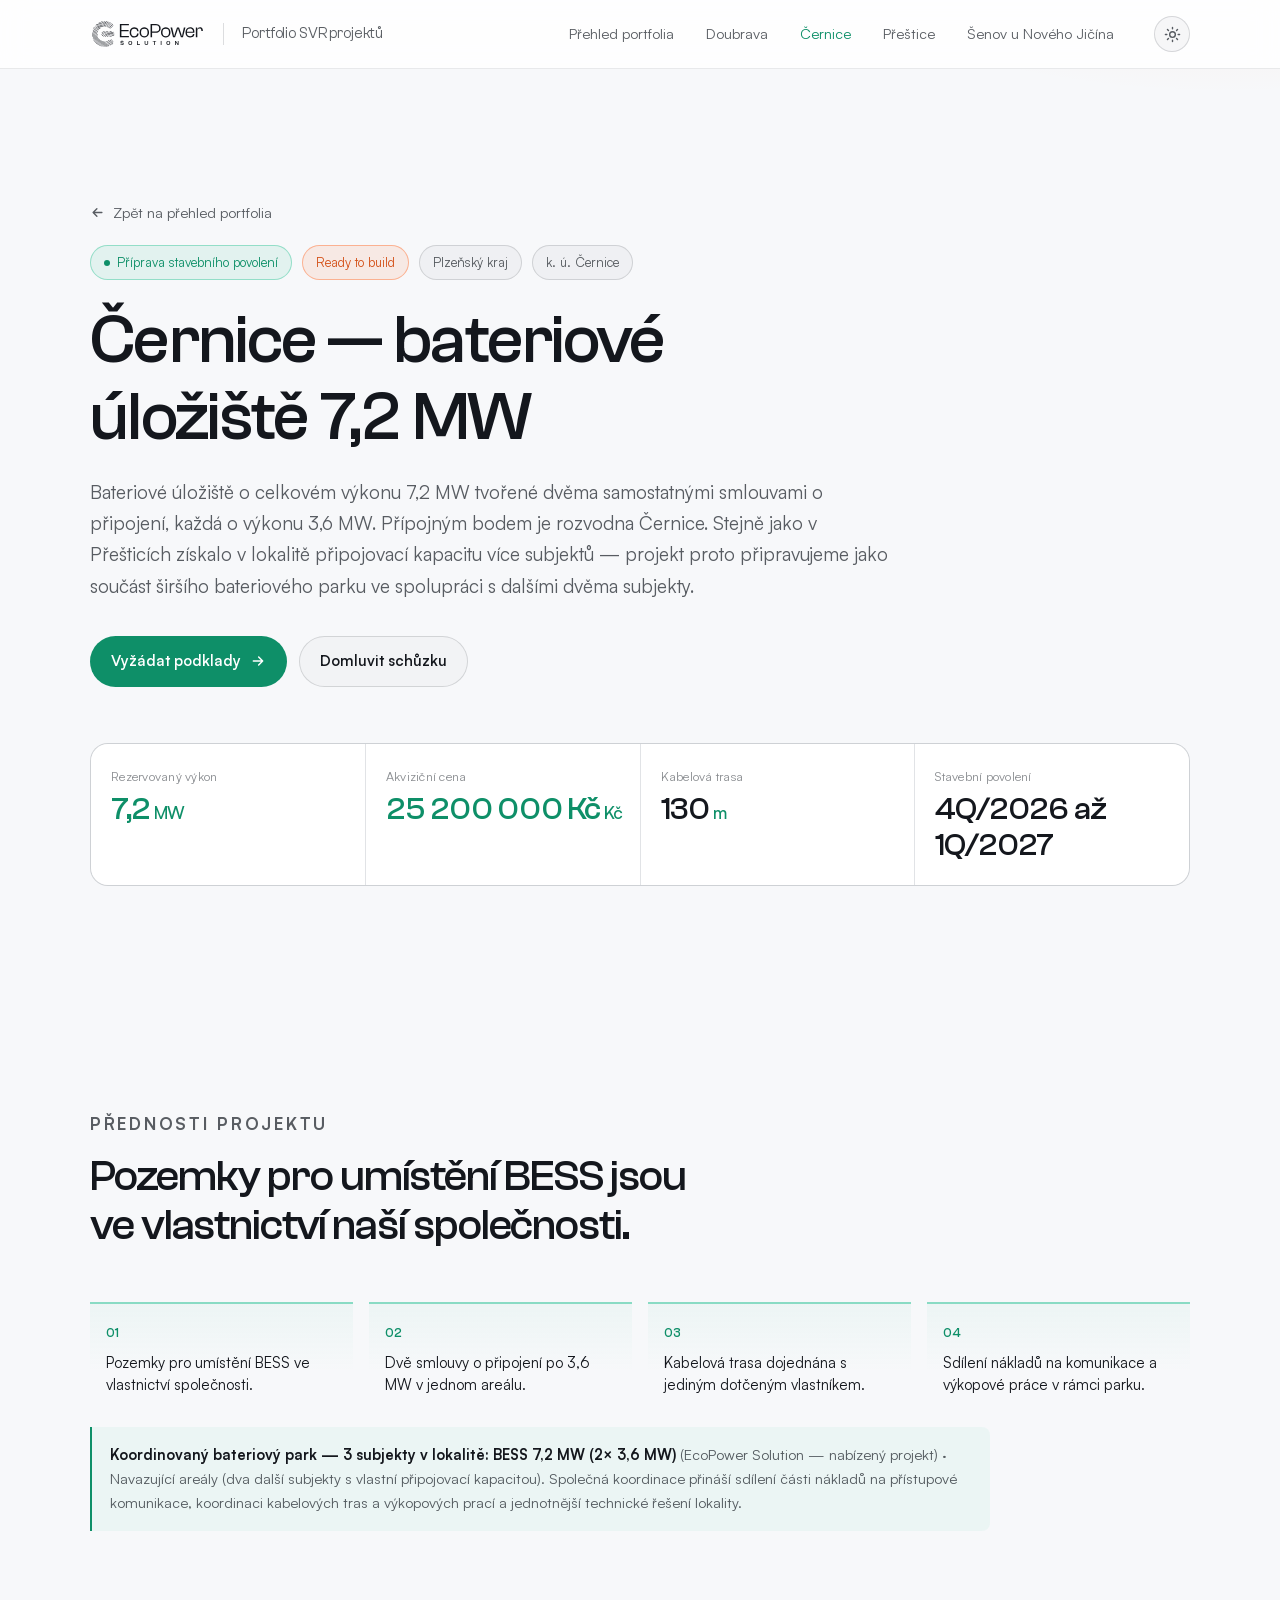
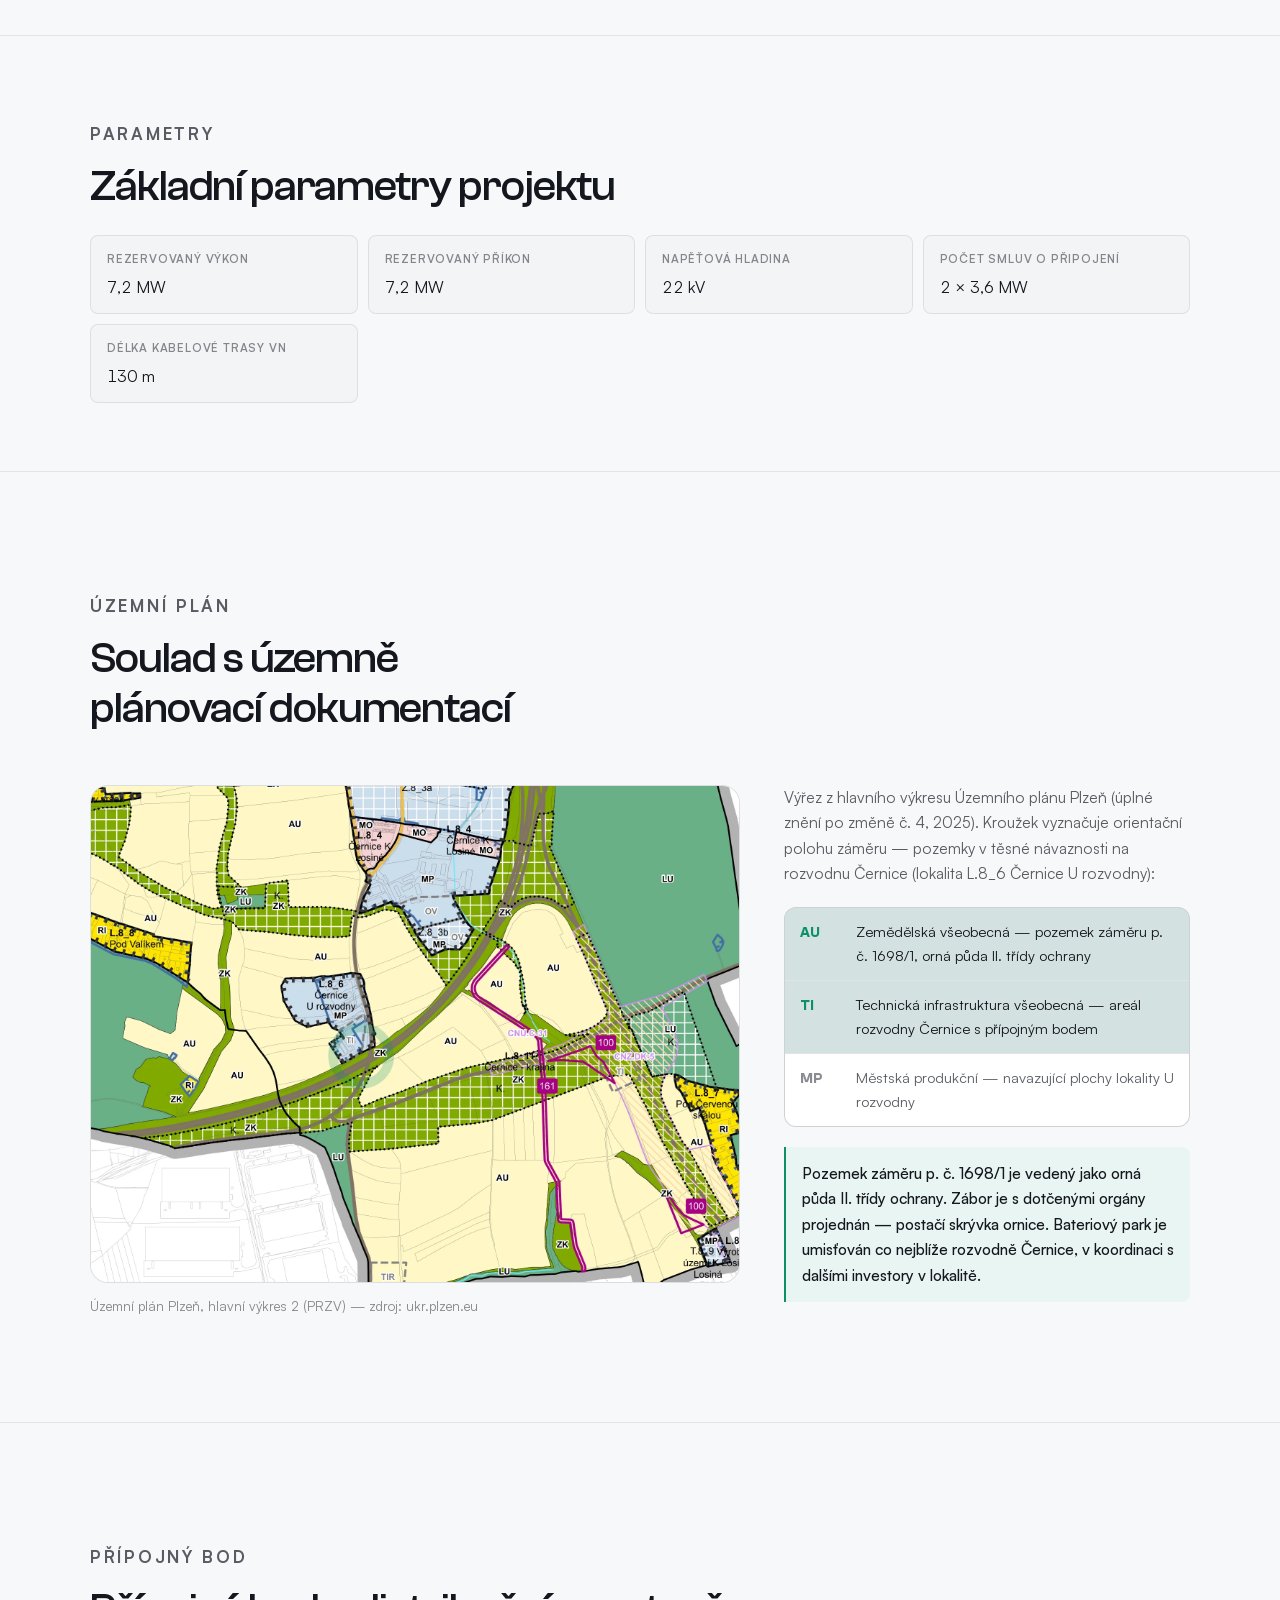
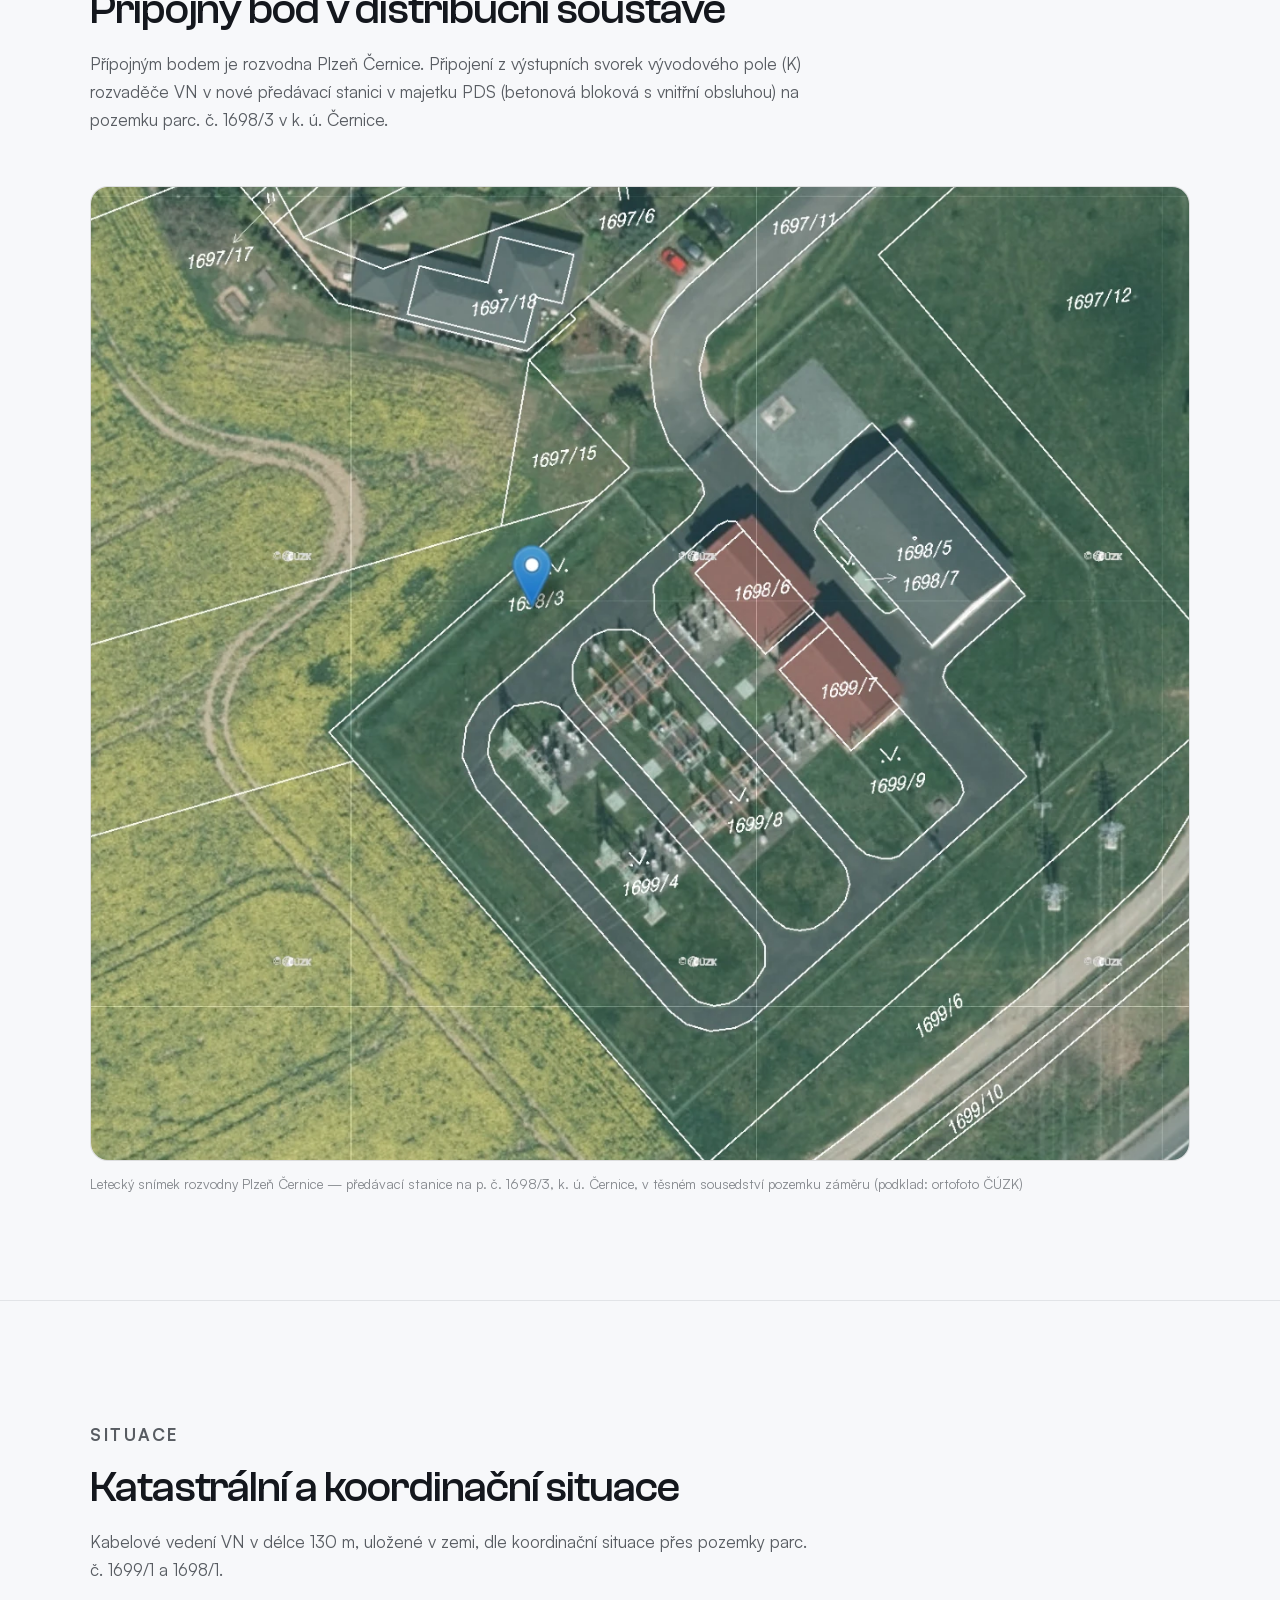
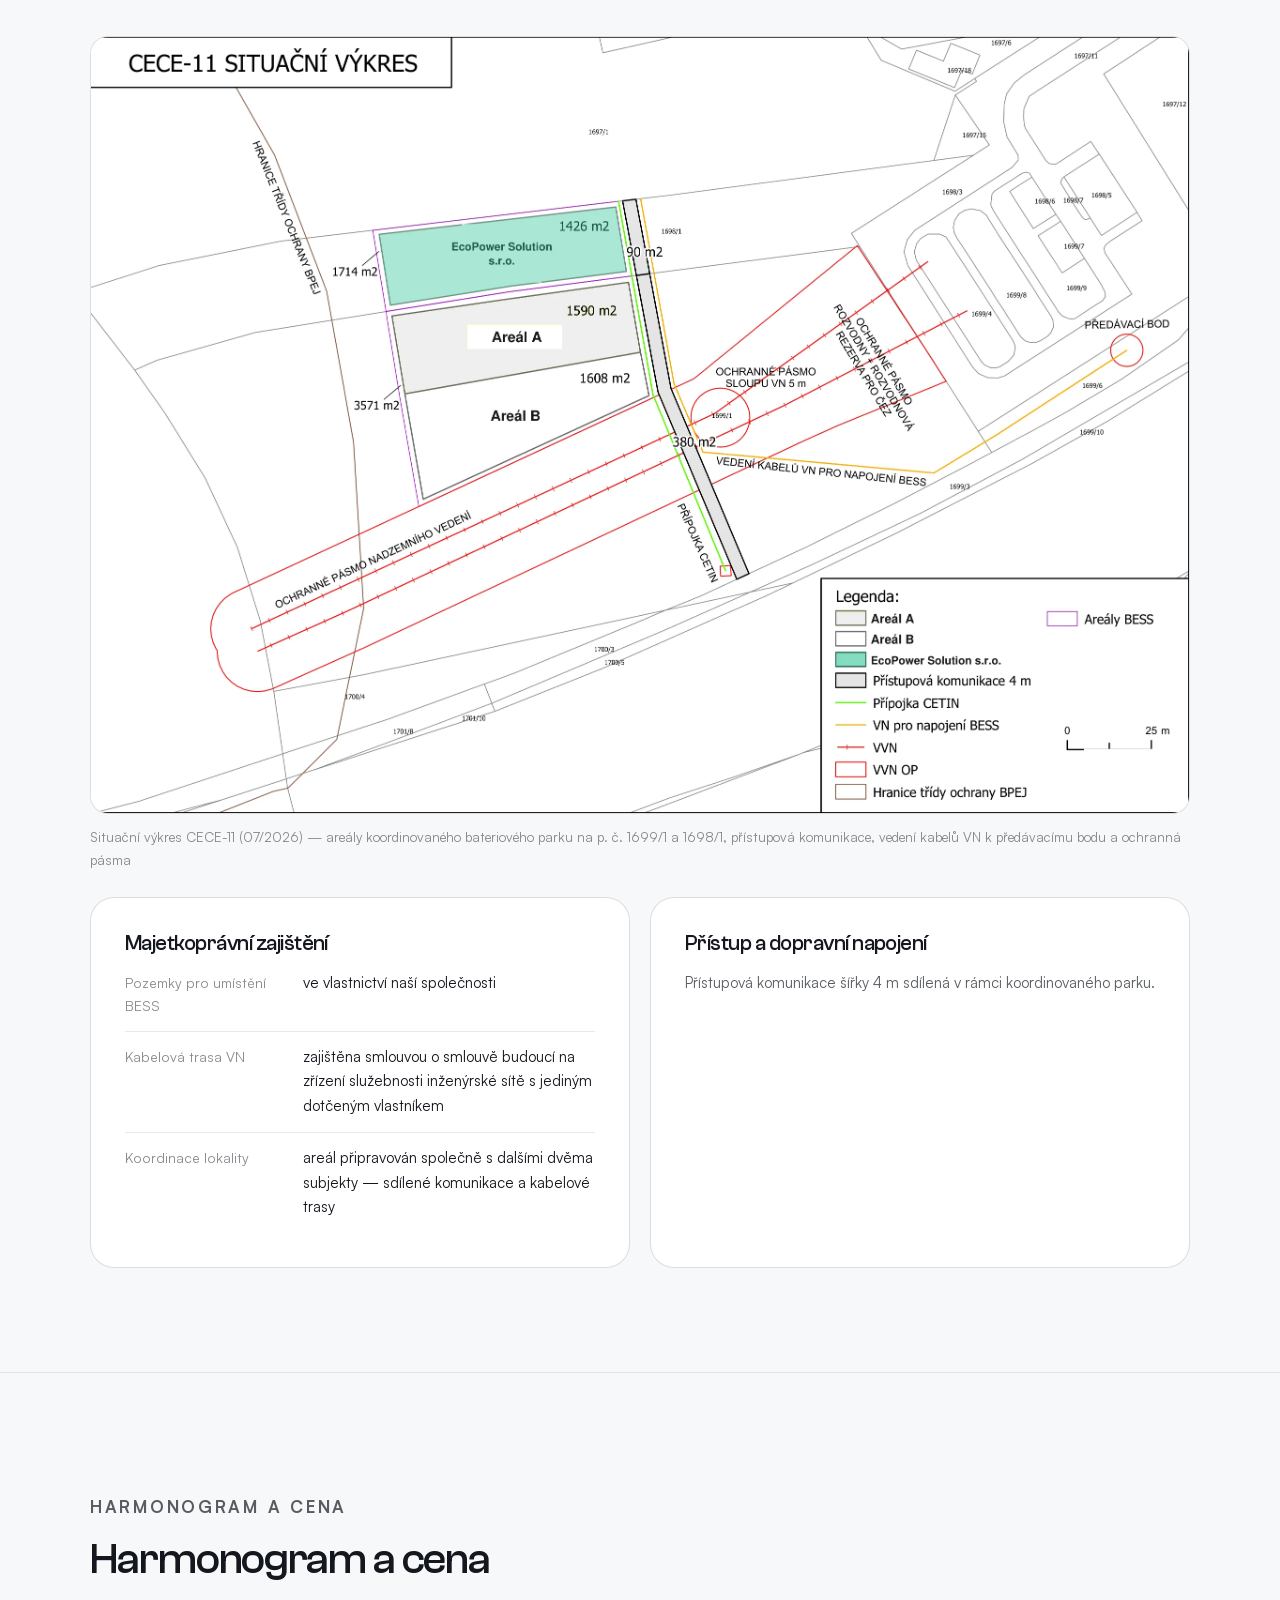
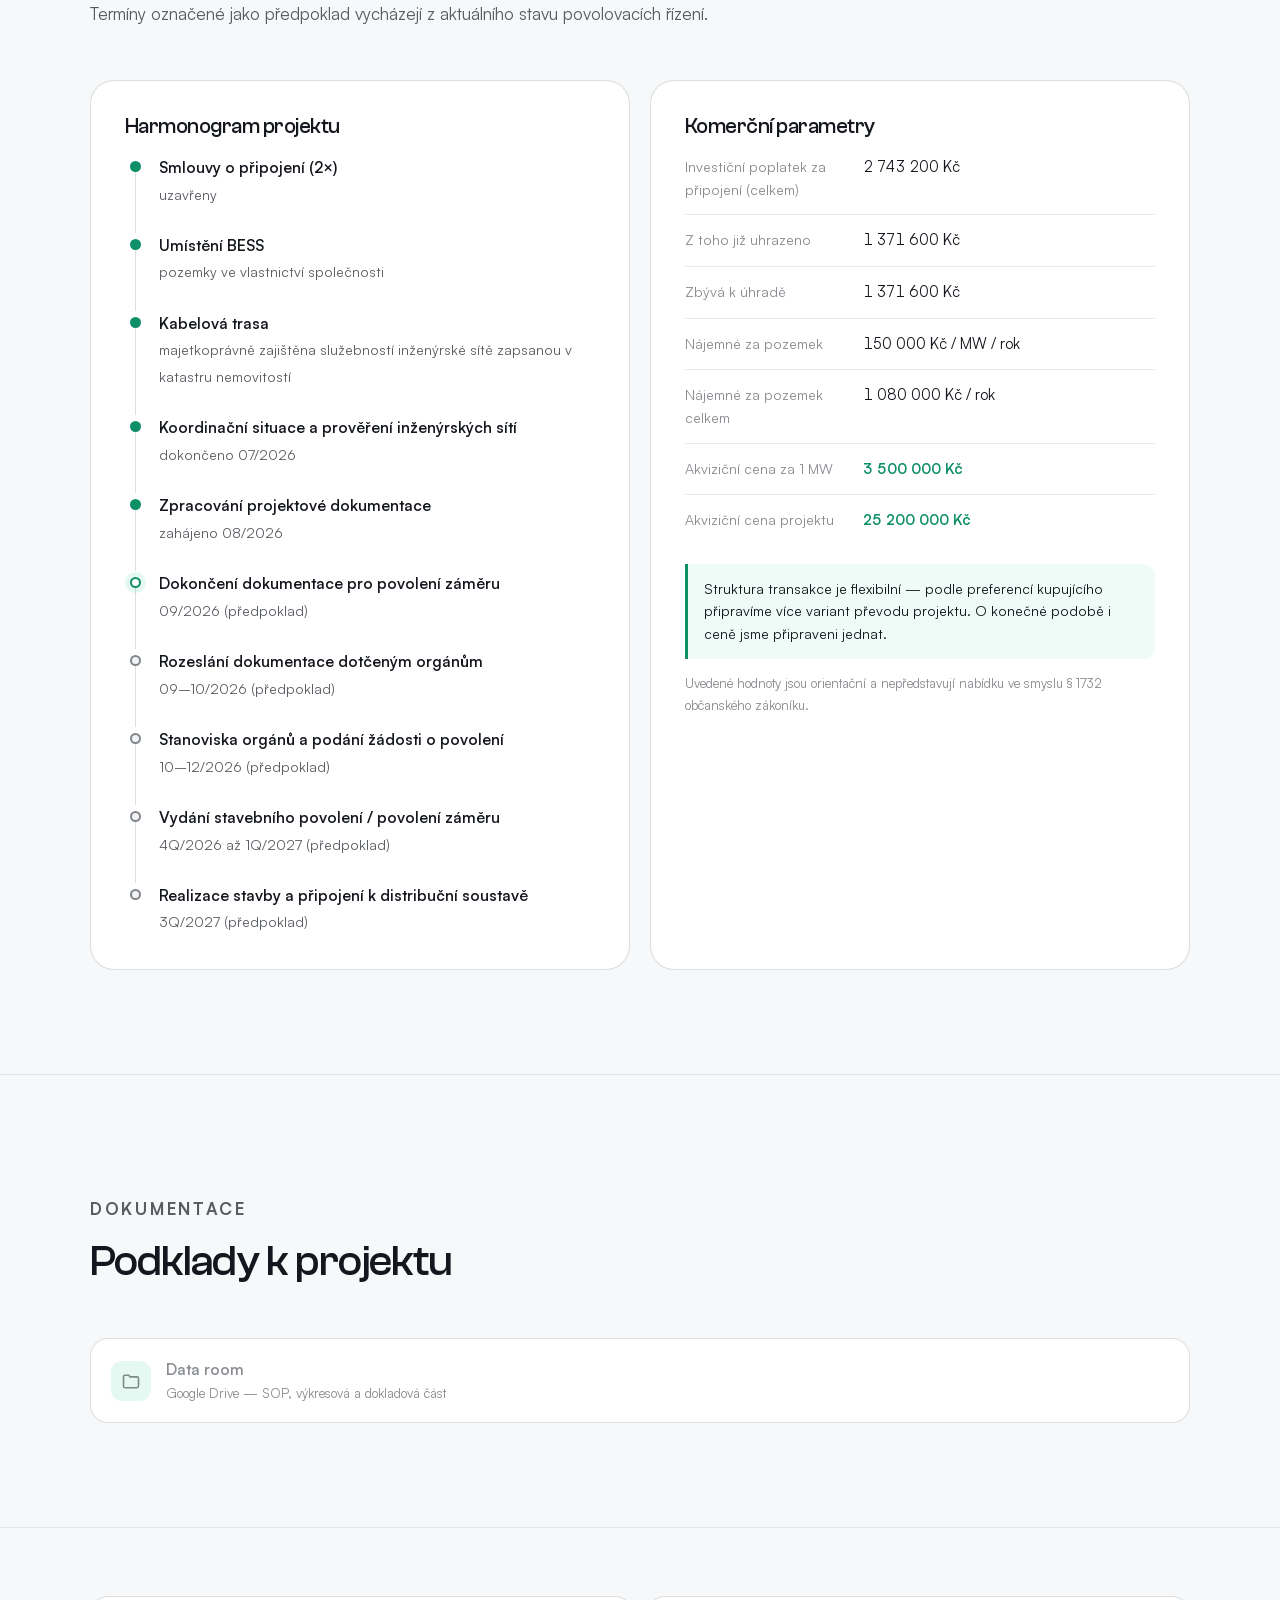
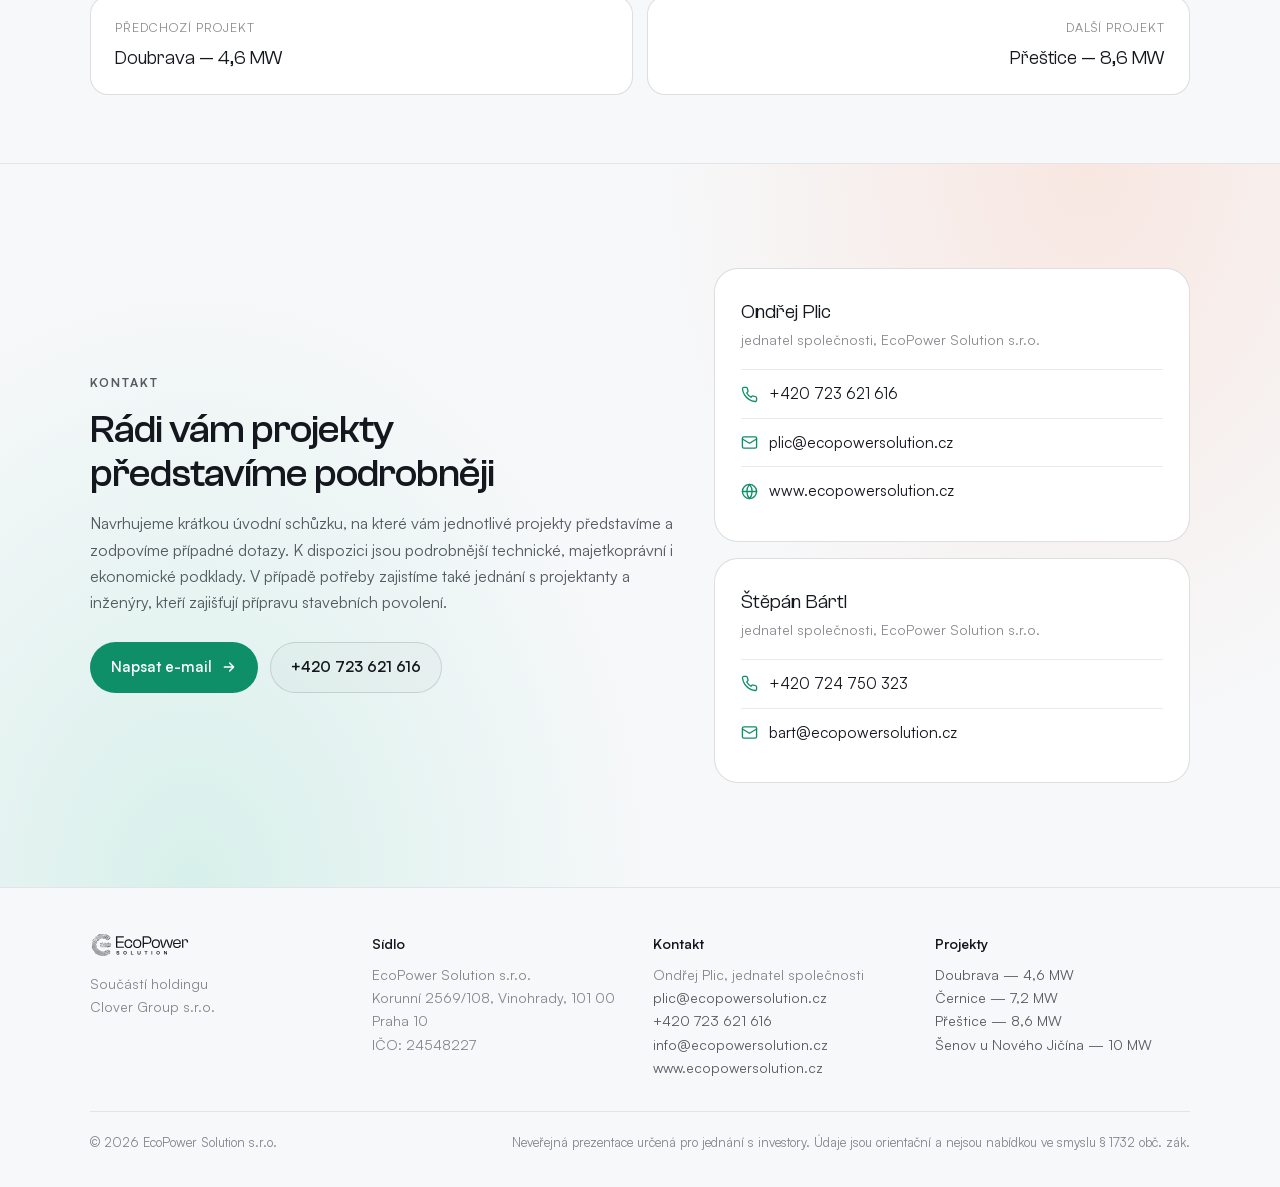
==== cernice.html @ 1d77948f "Aktualizace prezentace RTB projektů" ====
<!doctype html>
<html lang="cs">
<head>
<meta charset="utf-8">
<meta name="viewport" content="width=device-width, initial-scale=1">
<title>Černice — BESS 7,2 MW | EcoPower Solution</title>
<meta name="description" content="Pozemky pro umístění BESS jsou ve vlastnictví naší společnosti.">
<meta name="robots" content="noindex, nofollow">
<meta name="theme-color" content="#f7f8fa">
<script>(function(){try{var t=localStorage.getItem('eps-theme');if(t==='dark')document.documentElement.setAttribute('data-theme','dark');}catch(e){}})();</script>
<meta property="og:type" content="website">
<meta property="og:title" content="Černice — BESS 7,2 MW | EcoPower Solution">
<meta property="og:description" content="Pozemky pro umístění BESS jsou ve vlastnictví naší společnosti.">
<meta property="og:locale" content="cs_CZ">
<link rel="stylesheet" href="assets/css/style.css?v=1d65d0cb">
<link rel="icon" href="assets/img/favicon.svg" type="image/svg+xml">
<link rel="icon" href="assets/img/favicon-32.png" sizes="32x32" type="image/png">
<link rel="apple-touch-icon" href="assets/img/apple-touch-icon.png">
<script src="assets/js/app.js?v=fd32b178" defer></script>
</head>
<body>
<header class="site-header">
  <div class="wrap">
    <a class="brand" href="index.html" aria-label="Přehled portfolia">
      <img class="logo-light" src="assets/img/logo-dark.svg" alt="EcoPower Solution">
      <img class="logo-dark" src="assets/img/logo.svg" alt="" aria-hidden="true">
    </a>
    <span class="brand-sep"></span>
    <span class="brand-label">Portfolio SVR projektů</span>
    <details class="nav-wrap" open>
      <summary aria-label="Otevřít navigaci">Projekty<svg width="14" height="14" viewBox="0 0 24 24" fill="none" stroke="currentColor" stroke-width="2.4" stroke-linecap="round" stroke-linejoin="round"><path d="m6 9 6 6 6-6"/></svg></summary>
      <nav>
      <a href="index.html">Přehled portfolia</a>
      <a href="doubrava.html">Doubrava</a>
      <a href="cernice.html" aria-current="page">Černice</a>
      <a href="prestice.html">Přeštice</a>
      <a href="senov.html">Šenov u Nového Jičína</a>
      </nav>
    </details>
    <button class="theme-btn" type="button" aria-label="Přepnout světlý a tmavý motiv">
      <svg class="ico-sun" viewBox="0 0 24 24" fill="none" stroke="currentColor" stroke-width="2" stroke-linecap="round"><circle cx="12" cy="12" r="4"/><path d="M12 2v2M12 20v2M4.9 4.9l1.4 1.4M17.7 17.7l1.4 1.4M2 12h2M20 12h2M4.9 19.1l1.4-1.4M17.7 6.3l1.4-1.4"/></svg>
      <svg class="ico-moon" viewBox="0 0 24 24" fill="none" stroke="currentColor" stroke-width="2" stroke-linecap="round" stroke-linejoin="round"><path d="M21 12.8A9 9 0 1 1 11.2 3a7 7 0 0 0 9.8 9.8z"/></svg>
    </button>
  </div>
</header>
<main>
<section class="hero">
  <div class="wrap">
    <a class="back-link" href="index.html"><svg viewBox="0 0 24 24" fill="none" stroke="currentColor" stroke-width="2.2" stroke-linecap="round" stroke-linejoin="round"><path d="M19 12H5M11 18l-6-6 6-6"/></svg>Zpět na přehled portfolia</a>
    <div class="hero-meta">
      <span class="tag tag--status"><span class="dot"></span>Příprava stavebního povolení</span>
      <span class="tag tag--rtb">Ready to build</span>
      <span class="tag">Plzeňský kraj</span>
      <span class="tag">k. ú. Černice</span>
    </div>
    <h1>Černice — bateriové úložiště 7,2 MW</h1>
    <p class="lede">Bateriové úložiště o celkovém výkonu 7,2 MW tvořené dvěma samostatnými smlouvami o připojení, každá o výkonu 3,6 MW. Přípojným bodem je rozvodna Černice. Stejně jako v Přešticích získalo v lokalitě připojovací kapacitu více subjektů — projekt proto připravujeme jako součást širšího bateriového parku ve spolupráci s dalšími dvěma subjekty.</p>
    <div class="btn-row">
      <a class="btn btn--primary" href="mailto:plic@ecopowersolution.cz?subject=Podklady%20%E2%80%93%20Černice">Vyžádat podklady <svg width="16" height="16" viewBox="0 0 24 24" fill="none" stroke="currentColor" stroke-width="2.2" stroke-linecap="round" stroke-linejoin="round"><path d="M5 12h14M13 6l6 6-6 6"/></svg></a>
      <a class="btn btn--ghost" href="#kontakt">Domluvit schůzku</a>
    </div>
    <dl class="stats">
      <div class="stat stat--accent"><dt>Rezervovaný výkon</dt><dd>7,2<small>MW</small></dd></div>
      <div class="stat stat--accent"><dt>Akviziční cena</dt><dd>25 200 000 Kč<small>Kč</small></dd></div>
      <div class="stat"><dt>Kabelová trasa</dt><dd>130<small>m</small></dd></div>
      <div class="stat"><dt>Stavební povolení</dt><dd>4Q/2026 až 1Q/2027</dd></div>
    </dl>
  </div>
</section>

<section class="section">
  <div class="wrap">
    <div class="section-head">
      <p class="eyebrow">Přednosti projektu</p>
      <h2>Pozemky pro umístění BESS jsou ve vlastnictví naší společnosti.</h2>
    </div>
    <ol class="usp">
      <li class="usp-item"><span class="usp-n">01</span><span class="usp-t">Pozemky pro umístění BESS ve vlastnictví společnosti.</span></li>
      <li class="usp-item"><span class="usp-n">02</span><span class="usp-t">Dvě smlouvy o připojení po 3,6 MW v jednom areálu.</span></li>
      <li class="usp-item"><span class="usp-n">03</span><span class="usp-t">Kabelová trasa dojednána s jediným dotčeným vlastníkem.</span></li>
      <li class="usp-item"><span class="usp-n">04</span><span class="usp-t">Sdílení nákladů na komunikace a výkopové práce v rámci parku.</span></li>
    </ol>
    <div class="usp-note">
      <strong>Koordinovaný bateriový park — 3 subjekty v lokalitě:</strong>
      <strong>BESS 7,2 MW (2× 3,6 MW)</strong> (EcoPower Solution — nabízený projekt) · Navazující areály (dva další subjekty s vlastní připojovací kapacitou). Společná koordinace přináší sdílení části nákladů na přístupové komunikace, koordinaci kabelových tras a výkopových prací a jednotnější technické řešení lokality.
    </div>
  </div>
</section>

<section class="section section--tight">
  <div class="wrap">
    <div class="section-head" style="margin-bottom:24px">
      <p class="eyebrow">Parametry</p>
      <h2>Základní parametry projektu</h2>
    </div>
    <ul class="specs"><li><span class="k">Rezervovaný výkon</span><span class="v">7,2 MW</span></li><li><span class="k">Rezervovaný příkon</span><span class="v">7,2 MW</span></li><li><span class="k">Napěťová hladina</span><span class="v">22 kV</span></li><li><span class="k">Počet smluv o připojení</span><span class="v">2 × 3,6 MW</span></li><li><span class="k">Délka kabelové trasy VN</span><span class="v">130 m</span></li></ul>

  </div>
</section>


<section class="section">
  <div class="wrap">
    <div class="section-head">
      <p class="eyebrow">Územní plán</p>
      <h2>Soulad s územně plánovací dokumentací</h2>
    </div>
    <div class="up-grid">
      <figure class="plan">
        <a class="plan-img" href="assets/img/cernice-uzemni-plan.webp" target="_blank" rel="noopener" title="Otevřít výřez ve větším rozlišení">
          <img src="assets/img/cernice-uzemni-plan.webp" alt="Výřez z územního plánu" loading="lazy">
          <span class="plan-zoom">Zvětšit</span>
        </a>
        <figcaption>Územní plán Plzeň, hlavní výkres 2 (PRZV) — zdroj: ukr.plzen.eu</figcaption>
      </figure>
      <div class="up-text">
        <p>Výřez z hlavního výkresu Územního plánu Plzeň (úplné znění po změně č. 4, 2025). Kroužek vyznačuje orientační polohu záměru — pozemky v těsné návaznosti na rozvodnu Černice (lokalita L.8_6 Černice U rozvodny):</p>
        <ul class="up-plochy"><li class="is-fit"><span class="up-kod">AU</span><span class="up-popis">Zemědělská všeobecná — pozemek záměru p. č. 1698/1, orná půda II. třídy ochrany</span></li><li class="is-fit"><span class="up-kod">TI</span><span class="up-popis">Technická infrastruktura všeobecná — areál rozvodny Černice s přípojným bodem</span></li><li class=""><span class="up-kod">MP</span><span class="up-popis">Městská produkční — navazující plochy lokality U rozvodny</span></li></ul>
        <p class="up-zaver">Pozemek záměru p. č. 1698/1 je vedený jako orná půda II. třídy ochrany. Zábor je s dotčenými orgány projednán — postačí skrývka ornice. Bateriový park je umisťován co nejblíže rozvodně Černice, v koordinaci s dalšími investory v lokalitě.</p>
      </div>
    </div>
  </div>
</section>

<section class="section">
  <div class="wrap">
    <div class="section-head">
      <p class="eyebrow">Přípojný bod</p>
      <h2>Přípojný bod v distribuční soustavě</h2>
      <p>Přípojným bodem je rozvodna Plzeň Černice. Připojení z výstupních svorek vývodového pole (K) rozvaděče VN v nové předávací stanici v majetku PDS (betonová bloková s vnitřní obsluhou) na pozemku parc. č. 1698/3 v k. ú. Černice.</p>
    </div>
      <figure class="plan">
        <a class="plan-img" href="assets/img/cernice-pripojny-bod.webp" target="_blank" rel="noopener" title="Otevřít výkres ve větším rozlišení">
          <img src="assets/img/cernice-pripojny-bod.webp" alt="Letecký snímek rozvodny Plzeň Černice — předávací stanice na p. č. 1698/3, k. ú. Černice, v těsném sousedství pozemku záměru (podklad: ortofoto ČÚZK)" loading="lazy">
          <span class="plan-zoom">Zvětšit</span>
        </a>
        <figcaption>Letecký snímek rozvodny Plzeň Černice — předávací stanice na p. č. 1698/3, k. ú. Černice, v těsném sousedství pozemku záměru (podklad: ortofoto ČÚZK)</figcaption>
      </figure>
  </div>
</section>

<section class="section">
  <div class="wrap">
    <div class="section-head">
      <p class="eyebrow">Situace</p>
      <h2>Katastrální a koordinační situace</h2>
      <p>Kabelové vedení VN v délce 130 m, uložené v zemi, dle koordinační situace přes pozemky parc. č. 1699/1 a 1698/1.</p>
    </div>
      <figure class="plan">
        <a class="plan-img" href="assets/img/cernice-park.webp" target="_blank" rel="noopener" title="Otevřít výkres ve větším rozlišení">
          <img src="assets/img/cernice-park.webp" alt="Situační výkres CECE-11 (07/2026) — areály koordinovaného bateriového parku na p. č. 1699/1 a 1698/1, přístupová komunikace, vedení kabelů VN k předávacímu bodu a ochranná pásma" loading="lazy">
          <span class="plan-zoom">Zvětšit</span>
        </a>
        <figcaption>Situační výkres CECE-11 (07/2026) — areály koordinovaného bateriového parku na p. č. 1699/1 a 1698/1, přístupová komunikace, vedení kabelů VN k předávacímu bodu a ochranná pásma</figcaption>
      </figure>
    <div class="grid-2" style="margin-top:26px">
      <div class="panel">
        <h3>Majetkoprávní zajištění</h3>
        <dl class="dl"><div><dt>Pozemky pro umístění BESS</dt><dd>ve vlastnictví naší společnosti</dd></div><div><dt>Kabelová trasa VN</dt><dd>zajištěna smlouvou o smlouvě budoucí na zřízení služebnosti inženýrské sítě s jediným dotčeným vlastníkem</dd></div><div><dt>Koordinace lokality</dt><dd>areál připravován společně s dalšími dvěma subjekty — sdílené komunikace a kabelové trasy</dd></div></dl>
      </div>
      <div class="panel">
        <h3>Přístup a dopravní napojení</h3>
        <p style="color:var(--muted);font-size:15px">Přístupová komunikace šířky 4 m sdílená v rámci koordinovaného parku.</p>
      </div>
    </div>
  </div>
</section>

<section class="section">
  <div class="wrap">
    <div class="section-head">
      <p class="eyebrow">Harmonogram a cena</p>
      <h2>Harmonogram a cena</h2>
      <p>Termíny označené jako předpoklad vycházejí z aktuálního stavu povolovacích řízení.</p>
    </div>
    <div class="grid-2">
      <div class="panel">
        <h3>Harmonogram projektu</h3>
        <ul class="timeline"><li class="is-done"><span class="tl-label">Smlouvy o připojení (2×)</span><span class="tl-when">uzavřeny</span></li><li class="is-done"><span class="tl-label">Umístění BESS</span><span class="tl-when">pozemky ve vlastnictví společnosti</span></li><li class="is-done"><span class="tl-label">Kabelová trasa</span><span class="tl-when">majetkoprávně zajištěna služebností inženýrské sítě zapsanou v katastru nemovitostí</span></li><li class="is-done"><span class="tl-label">Koordinační situace a prověření inženýrských sítí</span><span class="tl-when">dokončeno 07/2026</span></li><li class="is-done"><span class="tl-label">Zpracování projektové dokumentace</span><span class="tl-when">zahájeno 08/2026</span></li><li class="is-next"><span class="tl-label">Dokončení dokumentace pro povolení záměru</span><span class="tl-when">09/2026 (předpoklad)</span></li><li class="is-future"><span class="tl-label">Rozeslání dokumentace dotčeným orgánům</span><span class="tl-when">09–10/2026 (předpoklad)</span></li><li class="is-future"><span class="tl-label">Stanoviska orgánů a podání žádosti o povolení</span><span class="tl-when">10–12/2026 (předpoklad)</span></li><li class="is-future"><span class="tl-label">Vydání stavebního povolení / povolení záměru</span><span class="tl-when">4Q/2026 až 1Q/2027 (předpoklad)</span></li><li class="is-future"><span class="tl-label">Realizace stavby a připojení k distribuční soustavě</span><span class="tl-when">3Q/2027 (předpoklad)</span></li></ul>
      </div>
      <div class="panel">
        <h3>Komerční parametry</h3>
        <dl class="dl"><div><dt>Investiční poplatek za připojení (celkem)</dt><dd>2 743 200 Kč</dd></div><div><dt>Z toho již uhrazeno</dt><dd>1 371 600 Kč</dd></div><div><dt>Zbývá k úhradě</dt><dd>1 371 600 Kč</dd></div><div><dt>Nájemné za pozemek</dt><dd>150 000 Kč / MW / rok</dd></div><div><dt>Nájemné za pozemek celkem</dt><dd>1 080 000 Kč / rok</dd></div><div class="is-price"><dt>Akviziční cena za 1 MW</dt><dd>3 500 000 Kč</dd></div><div class="is-price"><dt>Akviziční cena projektu</dt><dd>25 200 000 Kč</dd></div></dl>
        <div class="price-note price-note--sm">Struktura transakce je flexibilní —
        podle preferencí kupujícího připravíme více variant převodu projektu.
        O konečné podobě i ceně jsme připraveni jednat.</div>
        <p class="disclaimer" style="margin-top:14px">Uvedené hodnoty jsou orientační
        a nepředstavují nabídku ve smyslu § 1732 občanského zákoníku.</p>
      </div>
    </div>
  </div>
</section>

<section class="section">
  <div class="wrap">
    <div class="section-head">
      <p class="eyebrow">Dokumentace</p>
      <h2>Podklady k projektu</h2>
    </div>
    <div class="doc-links">
      <a class="doc" href="https://drive.google.com/drive/folders/1McufA9DeEaIAgx9JaeXjPf13BYI9kgGz" target="_blank" rel="noopener">
        <span class="doc-ico"><svg viewBox="0 0 24 24" fill="none" stroke="currentColor" stroke-width="1.9" stroke-linecap="round" stroke-linejoin="round"><path d="M3 7a2 2 0 0 1 2-2h4l2 2h8a2 2 0 0 1 2 2v9a2 2 0 0 1-2 2H5a2 2 0 0 1-2-2z"/></svg></span>
        <span><strong>Data room</strong><span>Google Drive — SOP, výkresová a dokladová část</span></span>
      </a>
    </div>
  </div>
</section>


<section class="section section--tight">
  <div class="wrap">
    <div class="pager">
      <a href="doubrava.html">
        <div class="dir">Předchozí projekt</div>
        <div class="nm">Doubrava — 4,6 MW</div>
      </a>
      <a class="to-right" href="prestice.html">
        <div class="dir">Další projekt</div>
        <div class="nm">Přeštice — 8,6 MW</div>
      </a>
    </div>
  </div>
</section>

<section class="section cta-band" id="kontakt">
  <div class="wrap">
    <div class="cta-inner">
      <div>
        <p class="eyebrow">Kontakt</p>
        <h2>Rádi vám projekty představíme podrobněji</h2>
        <p>Navrhujeme krátkou úvodní schůzku, na které vám jednotlivé projekty představíme
        a zodpovíme případné dotazy. K dispozici jsou podrobnější technické, majetkoprávní
        i ekonomické podklady. V případě potřeby zajistíme také jednání s projektanty
        a inženýry, kteří zajišťují přípravu stavebních povolení.</p>
        <div class="btn-row" style="margin-top:26px">
          <a class="btn btn--primary" href="mailto:plic@ecopowersolution.cz?subject=RTB%20bateriov%C3%A9%20projekty%20%E2%80%93%20dotaz">Napsat e-mail<svg width="16" height="16" viewBox="0 0 24 24" fill="none" stroke="currentColor" stroke-width="2.2" stroke-linecap="round" stroke-linejoin="round"><path d="M5 12h14M13 6l6 6-6 6"/></svg></a>
          <a class="btn btn--ghost" href="tel:+420723621616">+420 723 621 616</a>
        </div>
      </div>
      <div class="contact-stack">
      <div class="contact-card">
        <div class="who">Ondřej Plic</div>
        <div class="role">jednatel společnosti, EcoPower Solution s.r.o.</div>
        <a class="line" href="tel:+420723621616"><svg viewBox="0 0 24 24" fill="none" stroke="currentColor" stroke-width="1.9" stroke-linecap="round" stroke-linejoin="round"><path d="M22 16.9v3a2 2 0 0 1-2.2 2 19.8 19.8 0 0 1-8.6-3.1 19.5 19.5 0 0 1-6-6A19.8 19.8 0 0 1 2.1 4.2 2 2 0 0 1 4.1 2h3a2 2 0 0 1 2 1.7c.1 1 .4 1.9.7 2.8a2 2 0 0 1-.5 2.1L8.1 9.9a16 16 0 0 0 6 6l1.3-1.3a2 2 0 0 1 2.1-.4c.9.3 1.8.6 2.8.7a2 2 0 0 1 1.7 2z"/></svg>+420 723 621 616</a>
        <a class="line" href="mailto:plic@ecopowersolution.cz"><svg viewBox="0 0 24 24" fill="none" stroke="currentColor" stroke-width="1.9" stroke-linecap="round" stroke-linejoin="round"><rect x="2" y="4" width="20" height="16" rx="2"/><path d="m2 7 10 6 10-6"/></svg>plic@ecopowersolution.cz</a>
        <a class="line" href="https://www.ecopowersolution.cz" target="_blank" rel="noopener"><svg viewBox="0 0 24 24" fill="none" stroke="currentColor" stroke-width="1.9" stroke-linecap="round" stroke-linejoin="round"><circle cx="12" cy="12" r="10"/><path d="M2 12h20M12 2a15.3 15.3 0 0 1 0 20 15.3 15.3 0 0 1 0-20"/></svg>www.ecopowersolution.cz</a>
      </div>
      <div class="contact-card">
        <div class="who">Štěpán Bártl</div>
        <div class="role">jednatel společnosti, EcoPower Solution s.r.o.</div>
        <a class="line" href="tel:+420724750323"><svg viewBox="0 0 24 24" fill="none" stroke="currentColor" stroke-width="1.9" stroke-linecap="round" stroke-linejoin="round"><path d="M22 16.9v3a2 2 0 0 1-2.2 2 19.8 19.8 0 0 1-8.6-3.1 19.5 19.5 0 0 1-6-6A19.8 19.8 0 0 1 2.1 4.2 2 2 0 0 1 4.1 2h3a2 2 0 0 1 2 1.7c.1 1 .4 1.9.7 2.8a2 2 0 0 1-.5 2.1L8.1 9.9a16 16 0 0 0 6 6l1.3-1.3a2 2 0 0 1 2.1-.4c.9.3 1.8.6 2.8.7a2 2 0 0 1 1.7 2z"/></svg>+420 724 750 323</a>
        <a class="line" href="mailto:bart@ecopowersolution.cz"><svg viewBox="0 0 24 24" fill="none" stroke="currentColor" stroke-width="1.9" stroke-linecap="round" stroke-linejoin="round"><rect x="2" y="4" width="20" height="16" rx="2"/><path d="m2 7 10 6 10-6"/></svg>bart@ecopowersolution.cz</a>
      </div>
      </div>
    </div>
  </div>
</section>
</main>
<footer class="site-footer">
  <div class="wrap">
    <div class="footer-grid">
      <div>
        <img class="logo logo-light" src="assets/img/logo-dark.svg" alt="EcoPower Solution">
        <img class="logo logo-dark" src="assets/img/logo.svg" alt="" aria-hidden="true">
        <div>Součástí holdingu<br>Clover Group s.r.o.</div>
      </div>
      <div>
        <strong>Sídlo</strong>
        EcoPower Solution s.r.o.<br>
        Korunní 2569/108, Vinohrady, 101 00 Praha 10<br>
        IČO: 24548227
      </div>
      <div>
        <strong>Kontakt</strong>
        Ondřej Plic, jednatel společnosti<br>
        <a href="mailto:plic@ecopowersolution.cz">plic@ecopowersolution.cz</a><br>
        <a href="tel:+420723621616">+420 723 621 616</a><br>
        <a href="mailto:info@ecopowersolution.cz">info@ecopowersolution.cz</a><br>
        <a href="https://www.ecopowersolution.cz" target="_blank" rel="noopener">www.ecopowersolution.cz</a>
      </div>
      <div>
        <strong>Projekty</strong>
        <a href="doubrava.html">Doubrava — 4,6 MW</a><br><a href="cernice.html">Černice — 7,2 MW</a><br><a href="prestice.html">Přeštice — 8,6 MW</a><br><a href="senov.html">Šenov u Nového Jičína — 10 MW</a>
      </div>
    </div>
    <div class="footer-bottom">
      <span>© 2026 EcoPower Solution s.r.o.</span>
      <span>Neveřejná prezentace určená pro jednání s investory. Údaje jsou orientační a nejsou nabídkou ve smyslu § 1732 obč. zák.</span>
    </div>
  </div>
</footer>
</body>
</html>
---- assets/css/style.css ----
/* EcoPower Solution — prezentace SVR projektů
   Design tokens převzaté z www.ecopowersolution.cz (Tailwind theme). */

@font-face {
  font-family: "Clash Grotesk";
  src: url("../fonts/ClashGrotesk-Variable.woff2") format("woff2");
  font-weight: 200 700;
  font-display: swap;
}
@font-face {
  font-family: "Satoshi";
  src: url("../fonts/Satoshi-Variable.woff2") format("woff2");
  font-weight: 300 900;
  font-display: swap;
}

/* Dva motivy. Světlý je výchozí (na tmavém byla čitelnost horší), tmavý drží
   vzhled firemního webu. Přepínač je v hlavičce, volba se pamatuje.
   `--fg-rgb` / `--bg-rgb` nesou složky pro poloprůhledné překryvy. */

:root {
  --primary: #0e8f68;          /* tmavší zelená — na bílé je #31c497 nečitelná */
  --primary-light: #31c497;
  --accent: #d4521a;
  --dark: #2f374a;
  --dark-card: #353e52;
  --dark-lighter: #3a4358;
  --light: #f7f8fa;

  --bg: #f7f8fa;
  --bg-raised: #ffffff;
  --surface: #ffffff;
  --surface-2: #f2f4f7;
  --text: #14171d;
  --on-primary: #ffffff;
  --fg-rgb: 20, 26, 33;
  --bg-rgb: 255, 255, 255;

  --line: rgba(var(--fg-rgb), 0.14);
  --line-soft: rgba(var(--fg-rgb), 0.09);
  --muted: rgba(var(--fg-rgb), 0.70);
  --muted-2: rgba(var(--fg-rgb), 0.50);
  --hi: var(--primary);

  --font-heading: "Clash Grotesk", "Satoshi", system-ui, sans-serif;
  --font-body: "Satoshi", system-ui, -apple-system, "Segoe UI", Roboto, sans-serif;

  --r-sm: 8px;
  --r: 12px;
  --r-lg: 18px;
  --r-xl: 24px;
  --wrap: 1180px;
  --pad: clamp(20px, 5vw, 40px);
}

[data-theme="dark"] {
  --primary: #31c497;
  --primary-light: #83f2c4;
  --accent: #ff6a2a;

  --bg: #0a0a0a;
  --bg-raised: #101216;
  --surface: #14171d;
  --surface-2: #191d25;
  --text: #ededed;
  --on-primary: #06120e;
  --fg-rgb: 255, 255, 255;
  --bg-rgb: 10, 10, 10;

  --line: rgba(var(--fg-rgb), 0.10);
  --line-soft: rgba(var(--fg-rgb), 0.06);
  --muted: rgba(var(--fg-rgb), 0.62);
  --muted-2: rgba(var(--fg-rgb), 0.42);
  --hi: var(--primary-light);
}

*, *::before, *::after { box-sizing: border-box; }

html { scroll-behavior: smooth; -webkit-text-size-adjust: 100%; }

body {
  margin: 0;
  background: var(--bg);
  color: var(--text);
  font-family: var(--font-body);
  font-size: 16px;
  line-height: 1.65;
  -webkit-font-smoothing: antialiased;
  overflow-x: hidden;
}

h1, h2, h3, h4 {
  font-family: var(--font-heading);
  font-weight: 500;
  letter-spacing: -0.025em;
  line-height: 1.12;
  margin: 0;
  text-wrap: balance;
}

p { margin: 0 0 1em; }
p:last-child { margin-bottom: 0; }

a { color: inherit; }

img { max-width: 100%; height: auto; display: block; }

::selection { background: var(--primary); color: var(--on-primary); }

:focus-visible { outline: 2px solid var(--primary); outline-offset: 3px; border-radius: 4px; }

/* ---------- layout ---------- */

.wrap { width: 100%; max-width: var(--wrap); margin-inline: auto; padding-inline: var(--pad); }

section { position: relative; }

.section { padding-block: clamp(56px, 9vw, 104px); }
.section--tight { padding-block: clamp(40px, 6vw, 68px); }
.section + .section { border-top: 1px solid var(--line-soft); }

.eyebrow {
  font-size: 12px;
  font-weight: 700;
  letter-spacing: 0.16em;
  text-transform: uppercase;
  color: var(--primary);
  margin: 0 0 14px;
}

.section-head { max-width: 720px; margin-bottom: clamp(32px, 5vw, 52px); }
.section-head h2 { font-size: clamp(28px, 4vw, 44px); }
.section-head p { margin-top: 16px; color: var(--muted); font-size: 17px; }

.lede { font-size: clamp(17px, 2vw, 19px); color: var(--muted); }

/* ---------- header ---------- */

.site-header {
  position: sticky;
  top: 0;
  z-index: 50;
  background: rgba(var(--bg-rgb), 0.82);
  backdrop-filter: blur(14px);
  -webkit-backdrop-filter: blur(14px);
  border-bottom: 1px solid var(--line-soft);
}
.site-header .wrap {
  position: relative;
  display: flex;
  align-items: center;
  gap: 18px;
  min-height: 68px;
}
.brand { display: flex; align-items: center; gap: 14px; text-decoration: none; flex-shrink: 0; }
.brand img { height: 30px; width: auto; }
.brand-sep { width: 1px; height: 22px; background: var(--line); }
.brand-label {
  font-family: var(--font-heading);
  font-size: 15px;
  letter-spacing: -0.01em;
  color: var(--muted);
  white-space: nowrap;
}
.nav-wrap { margin-left: auto; }
.nav-wrap > summary { display: none; }
.site-header nav { display: flex; align-items: center; gap: 8px; }
.site-header nav a {
  text-decoration: none;
  font-size: 14.5px;
  color: var(--muted);
  padding: 8px 12px;
  border-radius: var(--r-sm);
  transition: color .18s ease, background .18s ease;
  white-space: nowrap;
}
.site-header nav a:hover { color: var(--text); background: rgba(var(--fg-rgb), 0.05); }
.site-header nav a[aria-current="page"] { color: var(--primary); }

/* ---------- buttons ---------- */

.btn {
  display: inline-flex;
  align-items: center;
  gap: 9px;
  padding: 12px 20px;
  border-radius: 999px;
  font-family: var(--font-body);
  font-size: 15px;
  font-weight: 600;
  text-decoration: none;
  border: 1px solid transparent;
  transition: transform .18s ease, background .18s ease, border-color .18s ease, color .18s ease;
  white-space: nowrap;
  cursor: pointer;
}
.btn:hover { transform: translateY(-1px); }
.btn--primary { background: var(--primary); color: var(--on-primary); }
.btn--primary:hover { background: var(--primary-light); }
.btn--accent { background: var(--accent); color: #1a0a02; }
.btn--accent:hover { background: #ff8f5e; }
.btn--ghost { border-color: var(--line); color: var(--text); background: rgba(var(--fg-rgb), 0.02); }
.btn--ghost:hover { border-color: rgba(var(--fg-rgb), 0.28); background: rgba(var(--fg-rgb), 0.06); }
.btn--sm { padding: 9px 16px; font-size: 14px; }

.btn-row { display: flex; flex-wrap: wrap; gap: 12px; }

/* ---------- hero ---------- */

.hero { position: relative; overflow: hidden; padding-block: clamp(64px, 11vw, 132px) clamp(48px, 8vw, 88px); }
.hero::before {
  content: "";
  position: absolute;
  inset: -30% -10% auto -10%;
  height: 620px;
  background: radial-gradient(58% 60% at 22% 0%, rgba(49, 196, 151, 0.20), transparent 68%),
              radial-gradient(46% 52% at 88% 12%, rgba(255, 106, 42, 0.13), transparent 70%);
  pointer-events: none;
}
.hero > .wrap { position: relative; }
.hero h1 { font-size: clamp(36px, 6.4vw, 68px); max-width: 16ch; }
.hero .lede { margin-top: 22px; max-width: 62ch; }
.hero .btn-row { margin-top: 34px; }

.hero-meta { display: flex; flex-wrap: wrap; gap: 10px; margin-bottom: 22px; }

.tag {
  display: inline-flex;
  align-items: center;
  gap: 7px;
  padding: 6px 13px;
  border-radius: 999px;
  border: 1px solid var(--line);
  background: rgba(var(--fg-rgb), 0.03);
  font-size: 13px;
  color: var(--muted);
  white-space: nowrap;
}
.tag--status { border-color: rgba(49, 196, 151, 0.45); color: var(--hi); background: rgba(49, 196, 151, 0.10); }
.tag--rtb { border-color: rgba(255, 106, 42, 0.45); color: var(--accent); background: rgba(255, 106, 42, 0.10); }
.dot { width: 6px; height: 6px; border-radius: 50%; background: currentColor; flex-shrink: 0; }

/* ---------- stat strip ---------- */

.stats {
  display: grid;
  grid-template-columns: repeat(auto-fit, minmax(150px, 1fr));
  gap: 1px;
  background: var(--line-soft);
  border: 1px solid var(--line-soft);
  border-radius: var(--r-lg);
  overflow: hidden;
  margin-top: clamp(36px, 5vw, 56px);
}
.stat { background: var(--bg-raised); padding: 22px 20px; }
.stat dt { font-size: 12.5px; color: var(--muted-2); letter-spacing: 0.02em; margin-bottom: 6px; }
.stat dd {
  margin: 0;
  font-family: var(--font-heading);
  font-size: clamp(24px, 3.2vw, 32px);
  font-weight: 500;
  letter-spacing: -0.03em;
  line-height: 1.1;
  font-variant-numeric: tabular-nums;
}
/* jednotky zeleně — bílé číslo se samotnou bílou jednotkou působilo ploše */
.stat dd small { font-size: 0.55em; color: var(--primary); font-family: var(--font-body); font-weight: 500; margin-left: 4px; }
.stat--accent dd { color: var(--primary); }

/* ---------- project cards ---------- */

.cards { display: grid; gap: 18px; grid-template-columns: repeat(2, minmax(0, 1fr)); }
@media (min-width: 1060px) { .cards { grid-template-columns: repeat(4, minmax(0, 1fr)); } }
@media (max-width: 660px) { .cards { grid-template-columns: 1fr; } }

.card {
  position: relative;
  display: flex;
  flex-direction: column;
  background: linear-gradient(180deg, var(--surface) 0%, var(--bg-raised) 100%);
  border: 1px solid var(--line);
  border-radius: var(--r-xl);
  padding: 24px 22px;
  text-decoration: none;
  transition: border-color .2s ease, transform .2s ease, background .2s ease;
  overflow: hidden;
}
.card::after {
  content: "";
  position: absolute;
  inset: 0 0 auto 0;
  height: 2px;
  background: linear-gradient(90deg, var(--primary) 0%, var(--primary-light) 100%);
  opacity: 0;
  transition: opacity .2s ease;
}
.card:hover,
.card:focus-visible {
  border-color: rgba(49, 196, 151, 0.75);
  background: linear-gradient(180deg, rgba(49, 196, 151, 0.11) 0%, rgba(49, 196, 151, 0.035) 100%);
  box-shadow: 0 0 0 1px rgba(49, 196, 151, 0.2), 0 16px 40px -18px rgba(49, 196, 151, 0.55);
  transform: translateY(-4px);
  outline: none;
}
.card:hover::after,
.card:focus-visible::after { opacity: 1; }
.card:hover h3,
.card:focus-visible h3 { color: var(--hi); }
.card:hover .card-mw,
.card:focus-visible .card-mw { color: var(--hi); }
.card:hover .card-cta,
.card:focus-visible .card-cta { color: var(--hi); }
.card h3, .card .card-mw, .card .card-cta { transition: color .2s ease; }

.card-top { display: flex; align-items: baseline; justify-content: space-between; gap: 12px; }
.card h3 { font-size: 22px; }
.card .card-sub { color: var(--muted-2); font-size: 13px; margin-top: 6px; }
.card-mw {
  font-family: var(--font-heading);
  font-size: 27px;
  font-weight: 500;
  letter-spacing: -0.03em;
  color: var(--primary);
  line-height: 1;
  white-space: nowrap;
}
.card-mw small { font-size: 0.44em; color: var(--primary); margin-left: 3px; font-family: var(--font-body); }
.card p.card-note { color: var(--muted); font-size: 14.5px; margin: 15px 0 0; }
.card-facts { list-style: none; margin: 18px 0 0; padding: 15px 0 0; border-top: 1px solid var(--line-soft); display: grid; gap: 8px; }
.card-facts li { display: flex; justify-content: space-between; align-items: baseline; gap: 10px; font-size: 13.5px; }
.card-facts .k { color: var(--muted-2); flex-shrink: 0; }
.card-facts .v { text-align: right; color: var(--text); }
.card-cta { margin-top: auto; padding-top: 20px; display: inline-flex; align-items: center; gap: 8px; color: var(--primary); font-weight: 600; font-size: 14.5px; }
.card-cta svg { transition: transform .2s ease; }
.card:hover .card-cta svg { transform: translateX(4px); }

/* ---------- generic panels ---------- */

.panel {
  background: var(--surface);
  border: 1px solid var(--line);
  border-radius: var(--r-xl);
  padding: clamp(22px, 3.4vw, 34px);
}
.panel + .panel { margin-top: 20px; }
.panel h3 { font-size: 21px; margin-bottom: 16px; }

.grid-2 { display: grid; gap: 20px; grid-template-columns: repeat(auto-fit, minmax(300px, 1fr)); }
.grid-3 { display: grid; gap: 20px; grid-template-columns: repeat(auto-fit, minmax(240px, 1fr)); }
/* v gridu odsazuje gap — margin by boxy rozhodil o 20 px vůči prvnímu */
.grid-2 > .panel + .panel,
.grid-3 > .panel + .panel { margin-top: 0; }

/* ---------- technické řešení ----------
   Záměrně bez rámečků a boxů v boxech: schéma toku, pruh čísel,
   sloupce oddělené linkou, velká čísla u pásem. */

.tech { display: grid; gap: clamp(44px, 6vw, 72px); }

.tech-lbl {
  font-size: 11.5px;
  font-weight: 700;
  letter-spacing: 0.14em;
  text-transform: uppercase;
  color: var(--muted-2);
  margin: 0 0 20px;
}

/* schéma cesty energie */
.flow {
  list-style: none;
  margin: 0;
  padding: 0;
  display: grid;
  grid-template-columns: repeat(auto-fit, minmax(178px, 1fr));
  gap: 14px;
}
.fl-node {
  position: relative;
  padding: 20px 18px 18px;
  border-top: 2px solid rgba(49, 196, 151, 0.5);
  background: linear-gradient(180deg, rgba(49, 196, 151, 0.055), transparent 70%);
}
.fl-node::after {                      /* šipka mezi uzly */
  content: "";
  position: absolute;
  top: -2px;
  right: -9px;
  width: 8px;
  height: 2px;
  background: rgba(49, 196, 151, 0.5);
}
.fl-node:last-child::after { display: none; }
.fl-i {
  display: block;
  font-family: var(--font-heading);
  font-size: 12px;
  color: var(--primary);
  margin-bottom: 9px;
  font-variant-numeric: tabular-nums;
}
.fl-h {
  display: block;
  font-family: var(--font-heading);
  font-size: 17px;
  font-weight: 500;
  letter-spacing: -0.02em;
  line-height: 1.25;
  margin-bottom: 7px;
}
.fl-x { color: var(--primary); margin-right: 5px; }
.fl-d { display: block; font-size: 13px; color: var(--muted-2); line-height: 1.5; }
.flow-note { margin: 20px 0 0; font-size: 13.5px; color: var(--muted-2); max-width: 76ch; }

/* pruh klíčových čísel */
.tech-nums {
  margin: 0;
  display: grid;
  grid-template-columns: repeat(auto-fit, minmax(160px, 1fr));
  gap: 28px 20px;
  padding: 30px 0;
  border-top: 1px solid var(--line);
  border-bottom: 1px solid var(--line);
}
.tech-nums .tn dt { font-size: 12.5px; color: var(--muted-2); margin-bottom: 8px; }
.tech-nums .tn dd {
  margin: 0;
  font-family: var(--font-heading);
  font-size: clamp(30px, 4vw, 42px);
  font-weight: 500;
  letter-spacing: -0.035em;
  line-height: 1;
  color: var(--primary);
  font-variant-numeric: tabular-nums;
}
.tech-nums .tn dd small {
  font-family: var(--font-body);
  font-size: 0.36em;
  font-weight: 500;
  color: var(--muted);
  margin-left: 6px;
  letter-spacing: 0;
}

/* tři sloupce oddělené linkou, bez rámečků */
.tech-cols {
  display: grid;
  grid-template-columns: repeat(auto-fit, minmax(250px, 1fr));
  gap: 0;
}
.tcol { padding: 0 30px; border-left: 1px solid var(--line-soft); }
.tcol:first-child { padding-left: 0; border-left: none; }
.tcol:last-child { padding-right: 0; }
.tcol h4 {
  font-family: var(--font-heading);
  font-size: 17px;
  font-weight: 500;
  letter-spacing: -0.02em;
  margin: 0 0 16px;
}
.tcol ul { list-style: none; margin: 0; padding: 0; display: grid; gap: 11px; }
.tcol li {
  position: relative;
  padding-left: 20px;
  font-size: 14.5px;
  color: var(--muted);
  line-height: 1.5;
}
.tcol li::before {
  content: "";
  position: absolute;
  left: 0;
  top: 9px;
  width: 7px;
  height: 1px;
  background: var(--primary);
}

/* pásma + ekologie vedle sebe */
.tech-split {
  display: grid;
  grid-template-columns: repeat(auto-fit, minmax(320px, 1fr));
  gap: clamp(36px, 5vw, 64px);
}

.zones { list-style: none; margin: 0; padding: 0; }
.zones li {
  display: flex;
  align-items: baseline;
  gap: 18px;
  padding: 13px 0;
  border-bottom: 1px solid var(--line-soft);
}
.zones li:first-child { border-top: 1px solid var(--line-soft); }
.zn {
  flex: 0 0 88px;
  font-family: var(--font-heading);
  font-size: 22px;
  font-weight: 500;
  letter-spacing: -0.03em;
  color: var(--primary);
  font-variant-numeric: tabular-nums;
}
.zl { font-size: 14px; color: var(--muted-2); line-height: 1.45; }
.zl strong { display: block; color: var(--text); font-weight: 500; font-size: 14.5px; }

.dims { list-style: none; margin: 22px 0 0; padding: 0; display: grid; gap: 9px; }
.dims li { display: flex; justify-content: space-between; gap: 16px; font-size: 13px; }
.rk { color: var(--muted-2); }
.rv { color: var(--muted); font-variant-numeric: tabular-nums; text-align: right; }

.eco { list-style: none; margin: 0; padding: 0; }
.eco li {
  position: relative;
  padding: 13px 0 13px 30px;
  border-bottom: 1px solid var(--line-soft);
}
.eco li:first-child { border-top: 1px solid var(--line-soft); }
.eco li::before {
  content: "";
  position: absolute;
  left: 2px;
  top: 18px;
  width: 11px;
  height: 6px;
  border-left: 2px solid var(--primary);
  border-bottom: 2px solid var(--primary);
  transform: rotate(-45deg);
}
.ek { display: block; font-size: 14.5px; color: var(--text); margin-bottom: 3px; }
.ev { display: block; font-size: 13.5px; color: var(--muted-2); line-height: 1.5; }

@media (max-width: 720px) {
  .tcol { padding: 22px 0; border-left: none; border-top: 1px solid var(--line-soft); }
  .tcol:first-child { padding-top: 0; border-top: none; }
  .fl-node::after { display: none; }
}

/* spec dlaždice — hodnota má celou šířku buňky, nerozláme se */
.tech-stack { display: grid; gap: 20px; }
.specs {
  list-style: none;
  margin: 0;
  padding: 0;
  display: grid;
  gap: 10px;
  grid-template-columns: repeat(auto-fit, minmax(232px, 1fr));
}
.specs li {
  background: rgba(var(--fg-rgb), 0.016);
  border: 1px solid var(--line-soft);
  border-radius: var(--r-sm);
  padding: 14px 16px;
  display: flex;
  flex-direction: column;
  gap: 7px;
  min-width: 0;
}
.specs .k {
  font-size: 11.5px;
  font-weight: 600;
  letter-spacing: 0.07em;
  text-transform: uppercase;
  color: var(--muted-2);
}
.specs .v {
  font-size: 16px;
  line-height: 1.45;
  color: var(--text);
  font-variant-numeric: tabular-nums;
  overflow-wrap: break-word;
}
.panel .specs + .disclaimer { margin-top: 18px; }

/* definition rows */
.dl { margin: 0; display: grid; gap: 0; }
.dl > div {
  display: grid;
  grid-template-columns: minmax(150px, 34%) 1fr;
  gap: 18px;
  padding: 13px 0;
  border-top: 1px solid var(--line-soft);
  align-items: start;
}
.dl > div:first-child { border-top: 0; padding-top: 0; }
.dl dt { color: var(--muted-2); font-size: 14px; }
.dl dd { margin: 0; font-size: 15px; font-variant-numeric: tabular-nums; }
.card-facts .v { font-variant-numeric: tabular-nums; }
@media (max-width: 560px) {
  .dl > div { grid-template-columns: 1fr; gap: 4px; }
}

/* bullet list */
.ticks { list-style: none; margin: 0; padding: 0; display: grid; gap: 11px; }
.ticks li { position: relative; padding-left: 28px; font-size: 15.5px; color: var(--muted); }
.ticks li::before {
  content: "";
  position: absolute;
  left: 0; top: 8px;
  width: 14px; height: 8px;
  border-left: 2px solid var(--primary);
  border-bottom: 2px solid var(--primary);
  transform: rotate(-45deg);
}
.ticks--plain li::before {
  width: 6px; height: 6px; border: 0; border-radius: 50%;
  background: var(--muted-2); transform: none; top: 11px; left: 4px;
}

/* ---------- timeline ---------- */

.timeline { list-style: none; margin: 0; padding: 0; }
.timeline li { position: relative; padding: 0 0 26px 34px; }
.timeline li::before {
  content: "";
  position: absolute;
  left: 5px; top: 6px;
  width: 11px; height: 11px;
  border-radius: 50%;
  background: var(--surface-2);
  border: 2px solid var(--muted-2);
  z-index: 1;
}
.timeline li::after {
  content: "";
  position: absolute;
  left: 10px; top: 17px; bottom: 0;
  width: 1px;
  background: var(--line);
}
.timeline li:last-child { padding-bottom: 0; }
.timeline li:last-child::after { display: none; }
.timeline li.is-done::before { background: var(--primary); border-color: var(--primary); }
.timeline li.is-active::before { background: var(--accent); border-color: var(--accent); box-shadow: 0 0 0 5px rgba(255, 106, 42, 0.16); }
.timeline li.is-next::before { border-color: var(--primary); background: transparent; box-shadow: 0 0 0 5px rgba(49, 196, 151, 0.12); }
.timeline .tl-label { font-weight: 600; font-size: 15.5px; display: block; }
.timeline .tl-when { color: var(--muted); font-size: 14px; }

/* ---------- table ---------- */

.table-scroll { overflow-x: auto; border: 1px solid var(--line); border-radius: var(--r-lg); }
table.data { width: 100%; border-collapse: collapse; font-size: 14px; min-width: 880px; }
table.data th, table.data td { padding: 13px 14px; text-align: left; border-bottom: 1px solid var(--line-soft); white-space: nowrap; }
table.data thead th {
  background: var(--surface-2);
  font-family: var(--font-body);
  font-weight: 600;
  font-size: 12.5px;
  letter-spacing: 0.06em;
  text-transform: uppercase;
  color: var(--muted-2);
}
table.data tbody tr:last-child td { border-bottom: 0; }
table.data tbody tr:hover td { background: rgba(var(--fg-rgb), 0.02); }
table.data td.num, table.data th.num { text-align: right; font-variant-numeric: tabular-nums; }
table.data tr.is-total td { background: var(--surface-2); font-weight: 700; border-top: 1px solid var(--line); }
table.data a { color: var(--primary); text-decoration: none; }
table.data a:hover { text-decoration: underline; }
.table-note { margin-top: 12px; font-size: 13.5px; color: var(--muted-2); }

/* ---------- figure ---------- */

figure.plan { margin: 0; }
figure.plan .plan-img {
  position: relative;
  display: block;
  border: 1px solid var(--line);
  border-radius: var(--r-lg);
  overflow: hidden;
  background: #fff;
  transition: border-color .18s ease;
}
figure.plan .plan-img:hover { border-color: rgba(49, 196, 151, 0.55); }
figure.plan img { width: 100%; }
figure.plan .plan-zoom {
  position: absolute;
  right: 12px;
  bottom: 12px;
  padding: 6px 13px;
  border-radius: 999px;
  background: rgba(var(--bg-rgb), 0.82);
  color: var(--text);
  font-size: 12.5px;
  font-weight: 600;
  letter-spacing: 0.02em;
  opacity: 0;
  transform: translateY(4px);
  transition: opacity .18s ease, transform .18s ease;
}
figure.plan .plan-img:hover .plan-zoom { opacity: 1; transform: none; }
figure.plan figcaption { margin-top: 12px; font-size: 13.5px; color: var(--muted-2); }

/* ---------- lightbox ---------- */

.lightbox {
  position: fixed;
  inset: 0;
  z-index: 100;
  display: none;
  place-items: center;
  padding: clamp(16px, 4vw, 48px);
  background: rgba(6, 7, 9, 0.94);
  backdrop-filter: blur(6px);
  -webkit-backdrop-filter: blur(6px);
  overflow: auto;
}
.lightbox.is-open { display: grid; }
.lightbox img {
  max-width: 100%;
  max-height: 82vh;
  width: auto;
  border-radius: var(--r);
  background: #fff;
  box-shadow: 0 30px 90px rgba(0, 0, 0, 0.6);
}
.lightbox p {
  margin: 16px auto 0;
  max-width: 72ch;
  text-align: center;
  font-size: 13.5px;
  color: var(--muted-2);
}
.lb-close {
  position: fixed;
  top: 18px;
  right: 22px;
  width: 42px;
  height: 42px;
  border-radius: 50%;
  border: 1px solid var(--line);
  background: rgba(var(--fg-rgb), 0.06);
  color: var(--text);
  font-size: 24px;
  line-height: 1;
  cursor: pointer;
}
.lb-close:hover { background: rgba(var(--fg-rgb), 0.14); }

/* ---------- map ---------- */

.map-wrap { position: relative; }
.map-wrap svg { width: 100%; height: auto; display: block; }

/* kraje */
.kraj {
  fill: rgba(var(--fg-rgb), 0.028);
  stroke: rgba(var(--fg-rgb), 0.12);
  stroke-width: 1.1;
  stroke-linejoin: round;
  transition: fill .22s ease, stroke .22s ease;
}
.kraj.is-project {
  fill: rgba(49, 196, 151, 0.07);
  stroke: rgba(49, 196, 151, 0.32);
  stroke-width: 1.5;
}
.kraj.is-project:hover { fill: rgba(49, 196, 151, 0.13); }
.kraj.is-hot {
  fill: rgba(49, 196, 151, 0.19);
  stroke: rgba(49, 196, 151, 0.75);
  stroke-width: 2;
}

/* Praha */
.map-capital circle { fill: rgba(var(--fg-rgb), 0.3); }
.map-capital text {
  font-family: var(--font-body);
  font-size: 16px;
  fill: var(--muted-2);
  letter-spacing: 0.02em;
}

/* piny */
.map-pin { cursor: pointer; }
.map-pin circle.hit { fill: transparent; }
.map-pin circle.halo {
  fill: rgba(49, 196, 151, 0.16);
  transition: r .22s ease, fill .22s ease;
}
.map-pin circle.core {
  fill: var(--primary);
  stroke: var(--bg);
  stroke-width: 2.5;
  transition: r .22s ease, fill .22s ease;
}
.map-pin .leader {
  fill: none;
  stroke: rgba(49, 196, 151, 0.45);
  stroke-width: 1.2;
  transition: stroke .22s ease;
}
.map-pin text {
  font-family: var(--font-body);
  font-size: 20px;
  font-weight: 600;
  fill: var(--text);
  transition: fill .22s ease;
  paint-order: stroke;
  stroke: rgba(var(--bg-rgb), 0.82);
  stroke-width: 4;
  stroke-linejoin: round;
}
.map-pin text.mw { fill: var(--primary); font-size: 19px; }

.map-pin:hover circle.halo,
.map-pin:focus-visible circle.halo { r: 27; fill: rgba(49, 196, 151, 0.3); }
.map-pin:hover circle.core,
.map-pin:focus-visible circle.core { r: 10; fill: var(--primary-light); }
.map-pin:hover .leader,
.map-pin:focus-visible .leader { stroke: rgba(131, 242, 196, 0.85); }
.map-pin:hover text.nm,
.map-pin:focus-visible text.nm { fill: var(--primary-light); }
.map-pin:focus { outline: none; }
.map-pin:focus-visible circle.hit {
  fill: rgba(49, 196, 151, 0.1);
  stroke: var(--primary-light);
  stroke-width: 2;
}

/* legenda pod mapou */
.map-legend {
  list-style: none;
  margin: 26px 0 0;
  padding: 20px 0 0;
  border-top: 1px solid var(--line-soft);
  display: grid;
  gap: 12px;
  grid-template-columns: repeat(auto-fit, minmax(280px, 1fr));
}
.map-legend li {
  display: flex;
  align-items: baseline;
  gap: 12px;
  padding: 13px 15px;
  border: 1px solid var(--line-soft);
  border-radius: var(--r);
  background: rgba(var(--fg-rgb), 0.015);
  transition: border-color .2s ease, background .2s ease;
}
.map-legend li.is-hot { border-color: rgba(49, 196, 151, 0.45); background: rgba(49, 196, 151, 0.06); }
.lg-swatch {
  width: 11px; height: 11px;
  flex-shrink: 0;
  border-radius: 3px;
  background: rgba(49, 196, 151, 0.22);
  border: 1px solid rgba(49, 196, 151, 0.6);
  transform: translateY(-1px);
}
.lg-body { flex: 1; min-width: 0; font-size: 14px; color: var(--muted-2); }
.lg-body strong { display: block; color: var(--text); font-weight: 600; font-size: 15px; margin-bottom: 3px; }
.lg-body a { color: var(--muted); text-decoration: none; }
.lg-body a:hover { color: var(--primary); }
.lg-mw {
  font-family: var(--font-heading);
  font-size: 19px;
  font-weight: 500;
  letter-spacing: -0.02em;
  color: var(--primary);
  font-variant-numeric: tabular-nums;
  white-space: nowrap;
}

@media (max-width: 640px) {
  .map-pin text { font-size: 29px; stroke-width: 5; }
  .map-pin text.mw { font-size: 27px; }
  .map-capital text { font-size: 23px; }
  .map-pin circle.halo { r: 26; }
  .map-pin circle.core { r: 11; }
}

/* ---------- documents ---------- */

.doc-links { display: grid; gap: 14px; grid-template-columns: repeat(auto-fit, minmax(260px, 1fr)); }
.doc {
  display: flex;
  align-items: center;
  gap: 15px;
  padding: 18px 20px;
  border: 1px solid var(--line);
  border-radius: var(--r-lg);
  background: var(--surface);
  text-decoration: none;
  transition: border-color .18s ease, background .18s ease, transform .18s ease;
}
/* stejné zvýraznění jako u karet projektů — ať je vidět, že jde o proklik */
.doc:hover,
.doc:focus-visible {
  border-color: rgba(49, 196, 151, 0.75);
  background: linear-gradient(180deg, rgba(49, 196, 151, 0.11) 0%, rgba(49, 196, 151, 0.035) 100%);
  box-shadow: 0 0 0 1px rgba(49, 196, 151, 0.2), 0 14px 34px -18px rgba(49, 196, 151, 0.55);
  transform: translateY(-2px);
  outline: none;
}
.doc strong, .doc .doc-ico { transition: color .18s ease, background .18s ease, border-color .18s ease; }
.doc:hover strong,
.doc:focus-visible strong { color: var(--hi); }
.doc:hover .doc-ico,
.doc:focus-visible .doc-ico {
  color: var(--hi);
  border-color: rgba(49, 196, 151, 0.55);
  background: rgba(49, 196, 151, 0.16);
}
.doc-ico {
  width: 40px; height: 40px; flex-shrink: 0;
  display: grid; place-items: center;
  border-radius: 11px;
  background: rgba(49, 196, 151, 0.12);
  color: var(--primary);
}
.doc-ico svg { width: 20px; height: 20px; }
.doc strong { display: block; font-size: 15.5px; font-weight: 600; }
.doc span { font-size: 13px; color: var(--muted-2); }

/* ---------- callout ---------- */

.callout {
  border: 1px solid rgba(255, 106, 42, 0.3);
  background: linear-gradient(180deg, rgba(255, 106, 42, 0.07), rgba(255, 106, 42, 0.02));
  border-radius: var(--r-lg);
  padding: 20px 24px;
  font-size: 15.5px;
}
.callout strong { color: #ffb894; }

.quote-note {
  border-left: 2px solid var(--primary);
  padding: 4px 0 4px 20px;
  color: var(--muted);
  font-size: 16px;
}

/* ---------- CTA band ---------- */

.cta-band { position: relative; overflow: hidden; }
.cta-band::before {
  content: "";
  position: absolute;
  inset: 0;
  background: radial-gradient(52% 120% at 15% 100%, rgba(49, 196, 151, 0.16), transparent 70%),
              radial-gradient(46% 110% at 85% 0%, rgba(255, 106, 42, 0.12), transparent 72%);
  pointer-events: none;
}
.cta-band .wrap { position: relative; }
.cta-inner { display: grid; gap: 30px; grid-template-columns: minmax(0, 1.25fr) minmax(0, 1fr); align-items: center; }
.cta-inner h2 { font-size: clamp(26px, 3.6vw, 40px); }
.cta-inner p { margin-top: 14px; color: var(--muted); }
.contact-card { background: var(--surface); border: 1px solid var(--line); border-radius: var(--r-xl); padding: 26px; }
.contact-card .who { font-family: var(--font-heading); font-size: 20px; }
.contact-card .role { color: var(--muted-2); font-size: 14px; margin-bottom: 18px; }
.contact-card a.line {
  display: flex; align-items: center; gap: 11px;
  padding: 11px 0; border-top: 1px solid var(--line-soft);
  text-decoration: none; font-size: 15.5px;
}
.contact-card a.line:hover { color: var(--primary); }
.contact-card a.line svg { width: 17px; height: 17px; color: var(--primary); flex-shrink: 0; }
@media (max-width: 860px) { .cta-inner { grid-template-columns: 1fr; } }

/* ---------- prev/next ---------- */

.pager { display: grid; gap: 14px; grid-template-columns: repeat(auto-fit, minmax(250px, 1fr)); }
.pager a {
  display: block;
  padding: 20px 24px;
  border: 1px solid var(--line);
  border-radius: var(--r-lg);
  background: var(--surface);
  text-decoration: none;
  transition: border-color .18s ease, background .18s ease;
}
.pager a:hover { border-color: rgba(49, 196, 151, 0.45); background: var(--surface-2); }
.pager .dir { font-size: 12.5px; color: var(--muted-2); letter-spacing: 0.08em; text-transform: uppercase; }
.pager .nm { font-family: var(--font-heading); font-size: 19px; margin-top: 5px; }
.pager .to-right { text-align: right; }

/* ---------- footer ---------- */

.site-footer { border-top: 1px solid var(--line-soft); padding-block: 44px 34px; color: var(--muted-2); font-size: 14px; }
.footer-grid { display: grid; gap: 26px; grid-template-columns: repeat(auto-fit, minmax(210px, 1fr)); }
.site-footer img.logo { height: 26px; margin-bottom: 14px; }
.site-footer strong { color: var(--text); font-weight: 600; display: block; margin-bottom: 8px; font-size: 14px; }
.site-footer a { color: var(--muted); text-decoration: none; }
.site-footer a:hover { color: var(--primary); }
.footer-bottom { margin-top: 32px; padding-top: 20px; border-top: 1px solid var(--line-soft); display: flex; flex-wrap: wrap; gap: 12px; justify-content: space-between; font-size: 13px; }

/* ---------- misc ---------- */

.back-link { display: inline-flex; align-items: center; gap: 8px; color: var(--muted); text-decoration: none; font-size: 14.5px; margin-bottom: 20px; }
.back-link:hover { color: var(--primary); }
.back-link svg { width: 15px; height: 15px; }

.disclaimer { font-size: 13px; color: var(--muted-2); max-width: 78ch; }

@media (max-width: 940px) {
  .nav-wrap > summary {
    display: inline-flex;
    align-items: center;
    gap: 7px;
    list-style: none;
    cursor: pointer;
    padding: 8px 14px;
    border: 1px solid var(--line);
    border-radius: 999px;
    font-size: 14.5px;
    color: var(--text);
    user-select: none;
  }
  .nav-wrap > summary::-webkit-details-marker { display: none; }
  .nav-wrap[open] > summary { border-color: rgba(49, 196, 151, 0.5); color: var(--primary); }
  .nav-wrap[open] > summary svg { transform: rotate(180deg); }
  .nav-wrap:not([open]) nav { display: none; }
  .site-header nav {
    position: absolute;
    right: var(--pad);
    top: calc(100% + 8px);
    flex-direction: column;
    align-items: stretch;
    gap: 2px;
    min-width: 240px;
    padding: 8px;
    background: var(--surface);
    border: 1px solid var(--line);
    border-radius: 16px;
    box-shadow: 0 18px 44px rgba(0, 0, 0, 0.55);
  }
  .site-header nav a { padding: 10px 14px; }
}

@media (max-width: 620px) {
  .site-header .brand-label, .site-header .brand-sep { display: none; }
  table.data th, table.data td { padding: 12px 13px; }
}

@media print {
  .site-header, .cta-band, .pager, .btn-row { display: none !important; }
  body { background: #fff; color: #111; }
  .panel, .card, .stats, .table-scroll { border-color: #ccc; background: #fff; }
  .stat { background: #fff; }
  a { color: #111; }
}

@media (prefers-reduced-motion: reduce) {
  html { scroll-behavior: auto; }
  * { transition: none !important; animation: none !important; }
}


/* ---------- přepínač motivu ---------- */

.brand img { display: block; }
.brand .logo-dark { display: none; }
[data-theme="dark"] .brand .logo-light,
[data-theme="dark"] .site-footer .logo-light { display: none; }
[data-theme="dark"] .brand .logo-dark,
[data-theme="dark"] .site-footer .logo-dark { display: block; }
.site-footer .logo-dark { display: none; }

.theme-btn {
  margin-left: 10px;
  flex-shrink: 0;
  display: inline-flex;
  align-items: center;
  justify-content: center;
  width: 36px;
  height: 36px;
  border-radius: 999px;
  border: 1px solid var(--line);
  background: rgba(var(--fg-rgb), 0.03);
  color: var(--muted);
  cursor: pointer;
  transition: color .18s ease, border-color .18s ease, background .18s ease;
}
.theme-btn:hover { color: var(--text); border-color: rgba(var(--fg-rgb), 0.28); }
.theme-btn svg { width: 17px; height: 17px; }
.theme-btn .ico-moon { display: none; }
[data-theme="dark"] .theme-btn .ico-moon { display: block; }
[data-theme="dark"] .theme-btn .ico-sun { display: none; }

/* ---------- územní plán ---------- */

.up-grid {
  display: grid;
  gap: clamp(24px, 4vw, 44px);
  grid-template-columns: minmax(0, 1.6fr) minmax(280px, 1fr);
  align-items: start;
}
.up-text { font-size: 15.5px; color: var(--muted); line-height: 1.65; }
.up-zaver {
  margin-top: 18px;
  padding: 14px 16px;
  border-left: 2px solid var(--primary);
  background: rgba(49, 196, 151, 0.07);
  border-radius: 0 var(--r-sm) var(--r-sm) 0;
  color: var(--text);
  font-weight: 500;
}
@media (max-width: 860px) { .up-grid { grid-template-columns: 1fr; } }

/* ---------- připravenost na kartě ---------- */

.ready { margin-bottom: 18px; }
.ready-top { display: flex; align-items: baseline; justify-content: space-between; gap: 8px; margin-bottom: 7px; }
.ready-lbl {
  font-size: 10.5px;
  font-weight: 700;
  letter-spacing: 0.1em;
  text-transform: uppercase;
  color: var(--muted-2);
}
.ready-pct {
  font-family: var(--font-heading);
  font-size: 15px;
  font-weight: 500;
  color: var(--hi);
  font-variant-numeric: tabular-nums;
}
.ready-pct span { color: var(--muted-2); font-size: 0.8em; }
.ready-track {
  height: 5px;
  border-radius: 999px;
  background: rgba(var(--fg-rgb), 0.10);
  overflow: hidden;
}
.ready-track span {
  display: block;
  height: 100%;
  border-radius: 999px;
  background: linear-gradient(90deg, var(--primary) 0%, var(--primary-light) 100%);
  transition: width .5s cubic-bezier(.4, 0, .2, 1);
}
.ready-note { margin-top: 7px; font-size: 11.5px; color: var(--muted-2); line-height: 1.4; }

.up-grid--text { grid-template-columns: minmax(0, 1fr); max-width: 780px; }
.up-plochy { list-style: none; margin: 20px 0; padding: 0; display: grid; gap: 1px; background: var(--line-soft); border: 1px solid var(--line-soft); border-radius: var(--r); overflow: hidden; }
.up-plochy li { display: flex; gap: 14px; align-items: baseline; padding: 12px 15px; background: var(--surface); font-size: 14.5px; }
.up-plochy li.is-fit { background: rgba(49, 196, 151, 0.08); }
.up-kod { flex: 0 0 42px; font-family: var(--font-heading); font-weight: 600; color: var(--muted-2); }
.up-plochy li.is-fit .up-kod { color: var(--hi); }
.up-popis { color: var(--muted); }
.up-plochy li.is-fit .up-popis { color: var(--text); }

/* ---------- USP pás (bez boxů) ---------- */

.usp {
  list-style: none;
  margin: 0;
  padding: 0;
  display: grid;
  grid-template-columns: repeat(auto-fit, minmax(210px, 1fr));
  gap: 16px;
}
.usp-item {
  padding: 18px 16px 4px;
  border-top: 2px solid rgba(49, 196, 151, 0.55);
  background: linear-gradient(180deg, rgba(49, 196, 151, 0.05), transparent 70%);
}
.usp-n {
  display: block;
  font-family: var(--font-heading);
  font-size: 13px;
  font-weight: 500;
  color: var(--hi);
  margin-bottom: 8px;
  font-variant-numeric: tabular-nums;
}
.usp-t { display: block; font-size: 15px; color: var(--text); line-height: 1.5; }

.usp-note {
  margin-top: 26px;
  padding: 16px 18px;
  border-left: 2px solid var(--primary);
  background: rgba(49, 196, 151, 0.06);
  border-radius: 0 var(--r-sm) var(--r-sm) 0;
  font-size: 14.5px;
  color: var(--muted);
  max-width: 900px;
}
.usp-note strong { color: var(--text); }

/* ---------- dynamika: scroll-reveal + hover ----------
   Výchozí stav je viditelný (bez JS se nic neskrývá); třída js-anim na <html>
   zapne animace, prefers-reduced-motion je vypne úplně. */

.js-anim .reveal {
  opacity: 0;
  transform: translateY(22px);
  transition: opacity .6s cubic-bezier(.4, 0, .2, 1), transform .6s cubic-bezier(.4, 0, .2, 1);
}
.js-anim .reveal.is-in { opacity: 1; transform: none; }

/* zpoždění pro děti pásů — postupné naskakování */
.js-anim .usp .usp-item,
.js-anim .specs li,
.js-anim .timeline li {
  opacity: 0;
  transform: translateY(14px);
  transition: opacity .5s ease, transform .5s ease;
  transition-delay: calc(var(--i, 0) * 70ms);
}
.js-anim .is-in .usp-item,
.js-anim .is-in.specs li,
.js-anim .specs.is-in li,
.js-anim .timeline.is-in li { opacity: 1; transform: none; }

@media (prefers-reduced-motion: reduce) {
  .js-anim .reveal,
  .js-anim .usp .usp-item,
  .js-anim .specs li,
  .js-anim .timeline li {
    opacity: 1 !important;
    transform: none !important;
    transition: none !important;
  }
}

/* hover: USP položky */
.usp-item {
  transition: border-color .2s ease, background .25s ease, transform .25s ease;
  border-radius: 0 0 var(--r-sm) var(--r-sm);
}
.usp-item:hover {
  border-top-color: var(--primary);
  background: linear-gradient(180deg, rgba(49, 196, 151, 0.12), transparent 85%);
  transform: translateY(-3px);
}
.usp-item:hover .usp-n { color: var(--primary); }

/* hover: dlaždice parametrů */
.specs li { transition: border-color .2s ease, transform .2s ease, box-shadow .2s ease; }
.specs li:hover {
  border-color: rgba(49, 196, 151, 0.5);
  transform: translateY(-2px);
  box-shadow: 0 10px 24px -16px rgba(49, 196, 151, 0.45);
}

/* hover: výkresy — jemné přiblížení a stín */
.plan { transition: transform .25s ease; }
.plan .plan-img { overflow: hidden; border-radius: var(--r-lg); display: block; }
.plan .plan-img img { transition: transform .6s cubic-bezier(.2, 0, .2, 1); }
.plan:hover .plan-img img { transform: scale(1.015); }
.plan:hover { transform: translateY(-2px); }

/* hover: harmonogram */
.timeline li { transition: background .2s ease, transform .2s ease; border-radius: var(--r-sm); }
.timeline li:hover { background: rgba(49, 196, 151, 0.06); transform: translateX(4px); }

/* hover: plochy ÚP a zóny */
.up-plochy li { transition: background .2s ease; }
.up-plochy li:hover { background: rgba(49, 196, 151, 0.12); }
.zones li { transition: background .2s ease; }
.zones li:hover { background: rgba(49, 196, 151, 0.05); }
.zones li:hover .zn { color: var(--primary-light); }

/* hover: statistiky v hero */
.stat { transition: background .25s ease; }
.stat:hover { background: rgba(49, 196, 151, 0.07); }
.stat dd { transition: transform .25s ease; transform-origin: left bottom; }
.stat:hover dd { transform: scale(1.04); }

/* hover: panely obecně — jemný lift */
.panel { transition: border-color .2s ease, transform .25s ease, box-shadow .25s ease; }
.panel:hover {
  border-color: rgba(49, 196, 151, 0.35);
  transform: translateY(-2px);
  box-shadow: 0 14px 32px -22px rgba(var(--fg-rgb), 0.25);
}

/* panel navazující na dlaždice parametrů (Prověření území) potřebuje odstup */
.specs + .panel { margin-top: 22px; }

/* ---------- deliverables (Co kupující dostane) ---------- */

.deliv {
  list-style: none;
  margin: 0;
  padding: 0;
  display: grid;
  gap: clamp(22px, 3vw, 34px) clamp(28px, 4vw, 56px);
  grid-template-columns: repeat(auto-fit, minmax(340px, 1fr));
}
.deliv li {
  display: flex;
  gap: 18px;
  align-items: flex-start;
  padding-top: 22px;
  border-top: 2px solid rgba(49, 196, 151, 0.55);
  transition: border-color .2s ease, transform .25s ease;
}
.deliv li:hover { border-top-color: var(--primary); transform: translateY(-3px); }
.deliv-check {
  flex: 0 0 40px;
  height: 40px;
  border-radius: 50%;
  background: rgba(49, 196, 151, 0.12);
  border: 1.5px solid rgba(49, 196, 151, 0.55);
  position: relative;
  transition: background .2s ease, border-color .2s ease;
}
.deliv-check::after {
  content: "";
  position: absolute;
  left: 12px;
  top: 13px;
  width: 14px;
  height: 8px;
  border-left: 2.5px solid var(--hi);
  border-bottom: 2.5px solid var(--hi);
  transform: rotate(-45deg);
}
.deliv li:hover .deliv-check { background: rgba(49, 196, 151, 0.22); border-color: var(--primary); }
.deliv h3 {
  font-size: 19px;
  margin-bottom: 8px;
}
.deliv p { margin: 0; font-size: 14.5px; color: var(--muted); line-height: 1.6; }

.deliv-more {
  margin-top: clamp(30px, 4vw, 44px);
  padding-top: clamp(22px, 3vw, 30px);
  border-top: 1px solid var(--line-soft);
  display: grid;
  gap: clamp(24px, 4vw, 56px);
  grid-template-columns: repeat(auto-fit, minmax(320px, 1fr));
}
.deliv-more h4 {
  font-size: 15.5px;
  margin-bottom: 8px;
  color: var(--muted-2);
  font-weight: 600;
  font-family: var(--font-body);
}
.deliv-more p { margin: 0; font-size: 14.5px; color: var(--muted); line-height: 1.6; }

/* ---------- zvýraznění ceny ---------- */

.data td.td-price { color: var(--hi); font-weight: 600; }
.data tr.is-total td.td-price { color: var(--hi); }

.dl > div.is-price dd { color: var(--hi); font-weight: 600; }

.price-note {
  margin-top: 22px;
  padding: 18px 20px;
  border-left: 3px solid var(--primary);
  background: rgba(49, 196, 151, 0.08);
  border-radius: 0 var(--r) var(--r) 0;
  font-size: 16px;
  line-height: 1.6;
  color: var(--text);
  max-width: 900px;
}
.price-note strong { color: var(--hi); }
.price-note--sm { font-size: 14px; margin-top: 18px; padding: 14px 16px; }

/* ---------- nápaditější animace ----------
   Vše vypíná prefers-reduced-motion; bez JS zůstává finální stav. */

/* nástup hero po načtení */
@keyframes hero-in {
  from { opacity: 0; transform: translateY(26px); }
  to   { opacity: 1; transform: none; }
}
.hero .hero-meta { animation: hero-in .55s cubic-bezier(.2, 0, .2, 1) both; }
.hero h1         { animation: hero-in .7s  cubic-bezier(.2, 0, .2, 1) .08s both; }
.hero .lede      { animation: hero-in .7s  cubic-bezier(.2, 0, .2, 1) .18s both; }
.hero .btn-row   { animation: hero-in .7s  cubic-bezier(.2, 0, .2, 1) .28s both; }
.hero .stats     { animation: hero-in .8s  cubic-bezier(.2, 0, .2, 1) .38s both; }
.hero .back-link { animation: hero-in .5s  both; }

/* mapa: piny vysílají puls, jakmile mapa najede do záběru */
.map-pin circle.halo { transform-box: fill-box; transform-origin: center; }
.js-anim .map-wrap.is-in .map-pin circle.halo {
  animation: pin-ping 2.8s cubic-bezier(.2, 0, .4, 1) infinite;
}
.js-anim .map-wrap.is-in .map-pin:nth-child(2) circle.halo { animation-delay: .5s; }
.js-anim .map-wrap.is-in .map-pin:nth-child(3) circle.halo { animation-delay: 1s; }
.js-anim .map-wrap.is-in .map-pin:nth-child(4) circle.halo { animation-delay: 1.5s; }
@keyframes pin-ping {
  0%   { transform: scale(.55); opacity: .95; }
  65%  { transform: scale(1.9); opacity: 0; }
  100% { transform: scale(1.9); opacity: 0; }
}
.map-pin:hover circle.halo { animation-play-state: paused; }

/* deliverables: fajfky naskočí s odrazem */
.js-anim .deliv li {
  opacity: 0;
  transform: translateY(16px);
  transition: opacity .5s ease, transform .5s ease;
  transition-delay: calc(var(--i, 0) * 110ms);
}
.js-anim .deliv.is-in li { opacity: 1; transform: none; }
.js-anim .deliv.is-in li .deliv-check {
  animation: check-pop .55s cubic-bezier(.34, 1.56, .64, 1) both;
  animation-delay: calc(var(--i, 0) * 110ms + .18s);
}
@keyframes check-pop {
  from { transform: scale(.3); }
  to   { transform: scale(1); }
}

/* harmonogram: tečky postupně bliknou */
.js-anim .timeline.is-in li::before {
  animation: dot-pop .45s cubic-bezier(.34, 1.56, .64, 1) both;
  animation-delay: calc(var(--i, 0) * 70ms);
}
@keyframes dot-pop {
  from { transform: scale(0); }
  to   { transform: scale(1); }
}

/* ready bar se dokresluje (šířku nastavuje JS až po odhalení) */
.ready-track span { transition: width 1.1s cubic-bezier(.2, 0, .2, 1) .25s; }

@media (prefers-reduced-motion: reduce) {
  .hero .hero-meta, .hero h1, .hero .lede, .hero .btn-row, .hero .stats,
  .hero .back-link,
  .js-anim .map-wrap.is-in .map-pin circle.halo,
  .js-anim .deliv li, .js-anim .deliv.is-in li .deliv-check,
  .js-anim .timeline.is-in li::before {
    animation: none !important;
    transition: none !important;
    opacity: 1 !important;
    transform: none !important;
  }
}

/* dvě kontaktní karty pod sebou v CTA */
.contact-stack { display: grid; gap: 16px; align-content: start; }
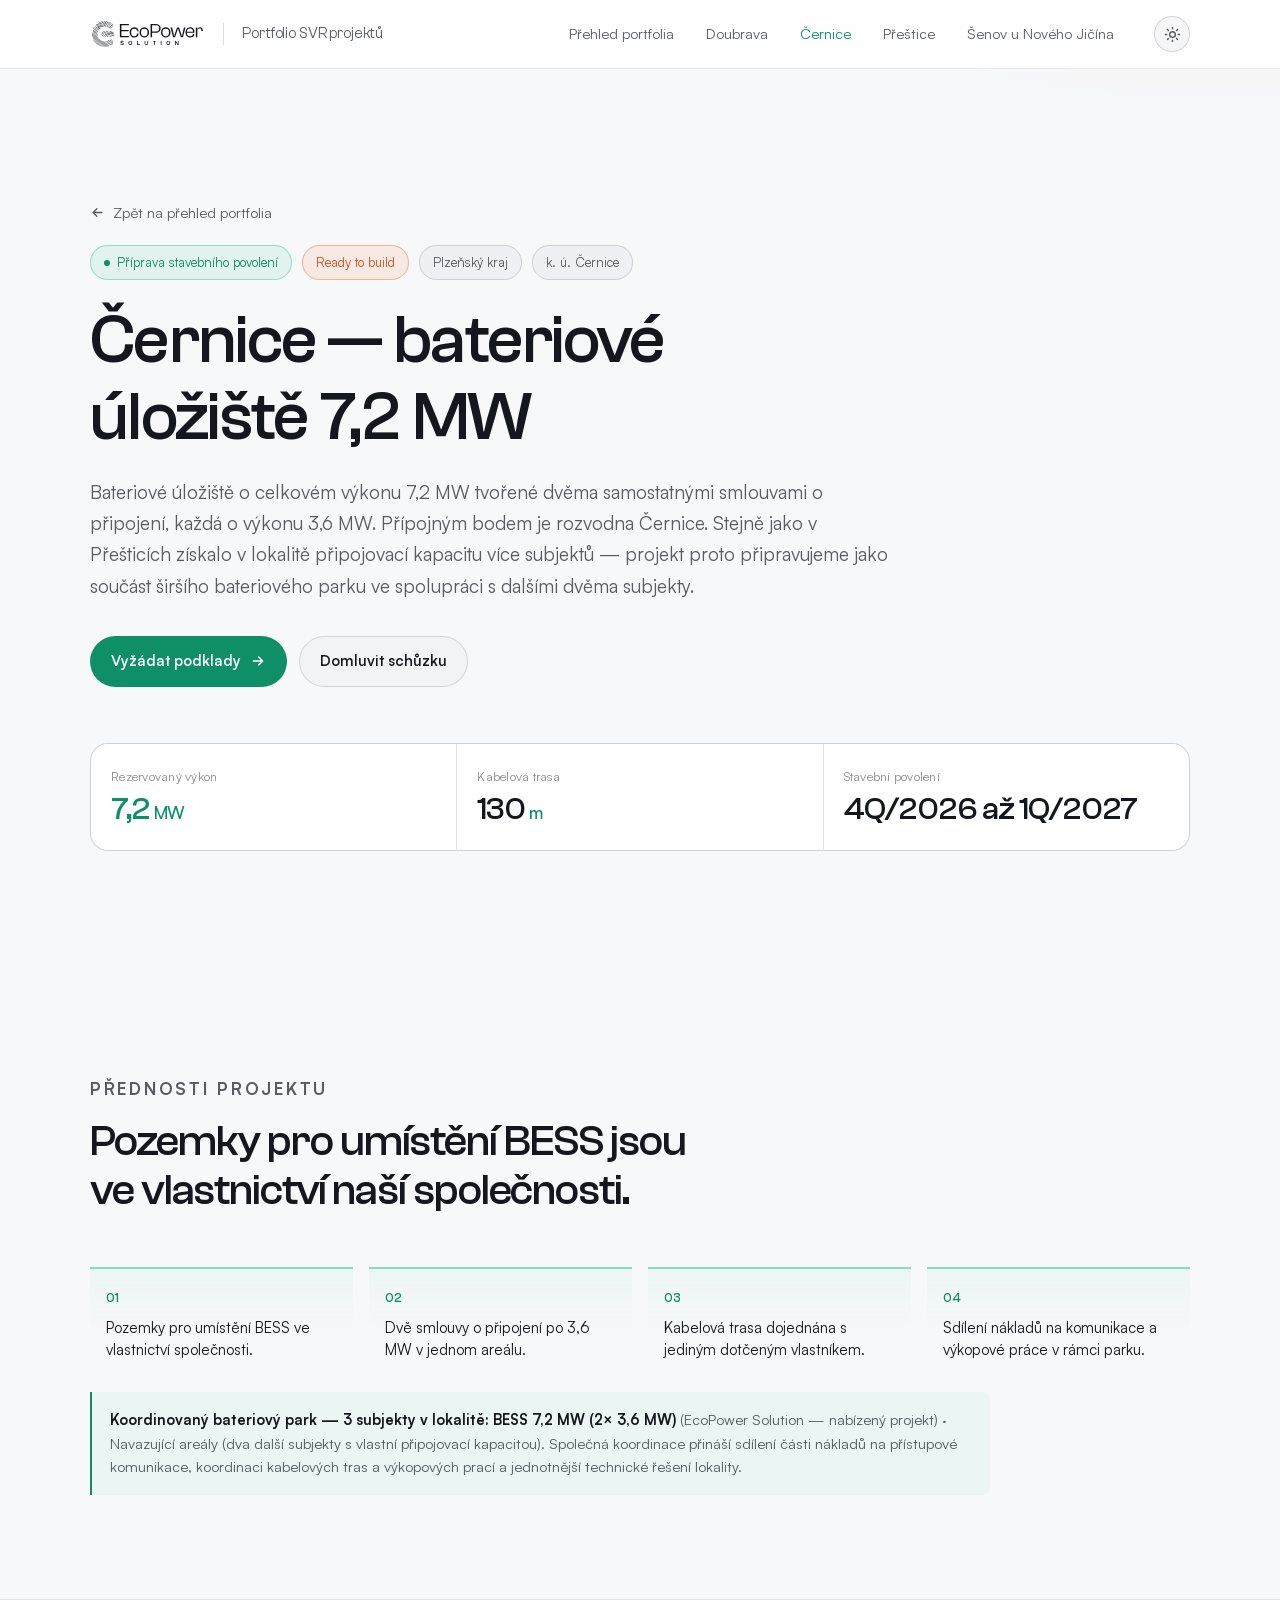
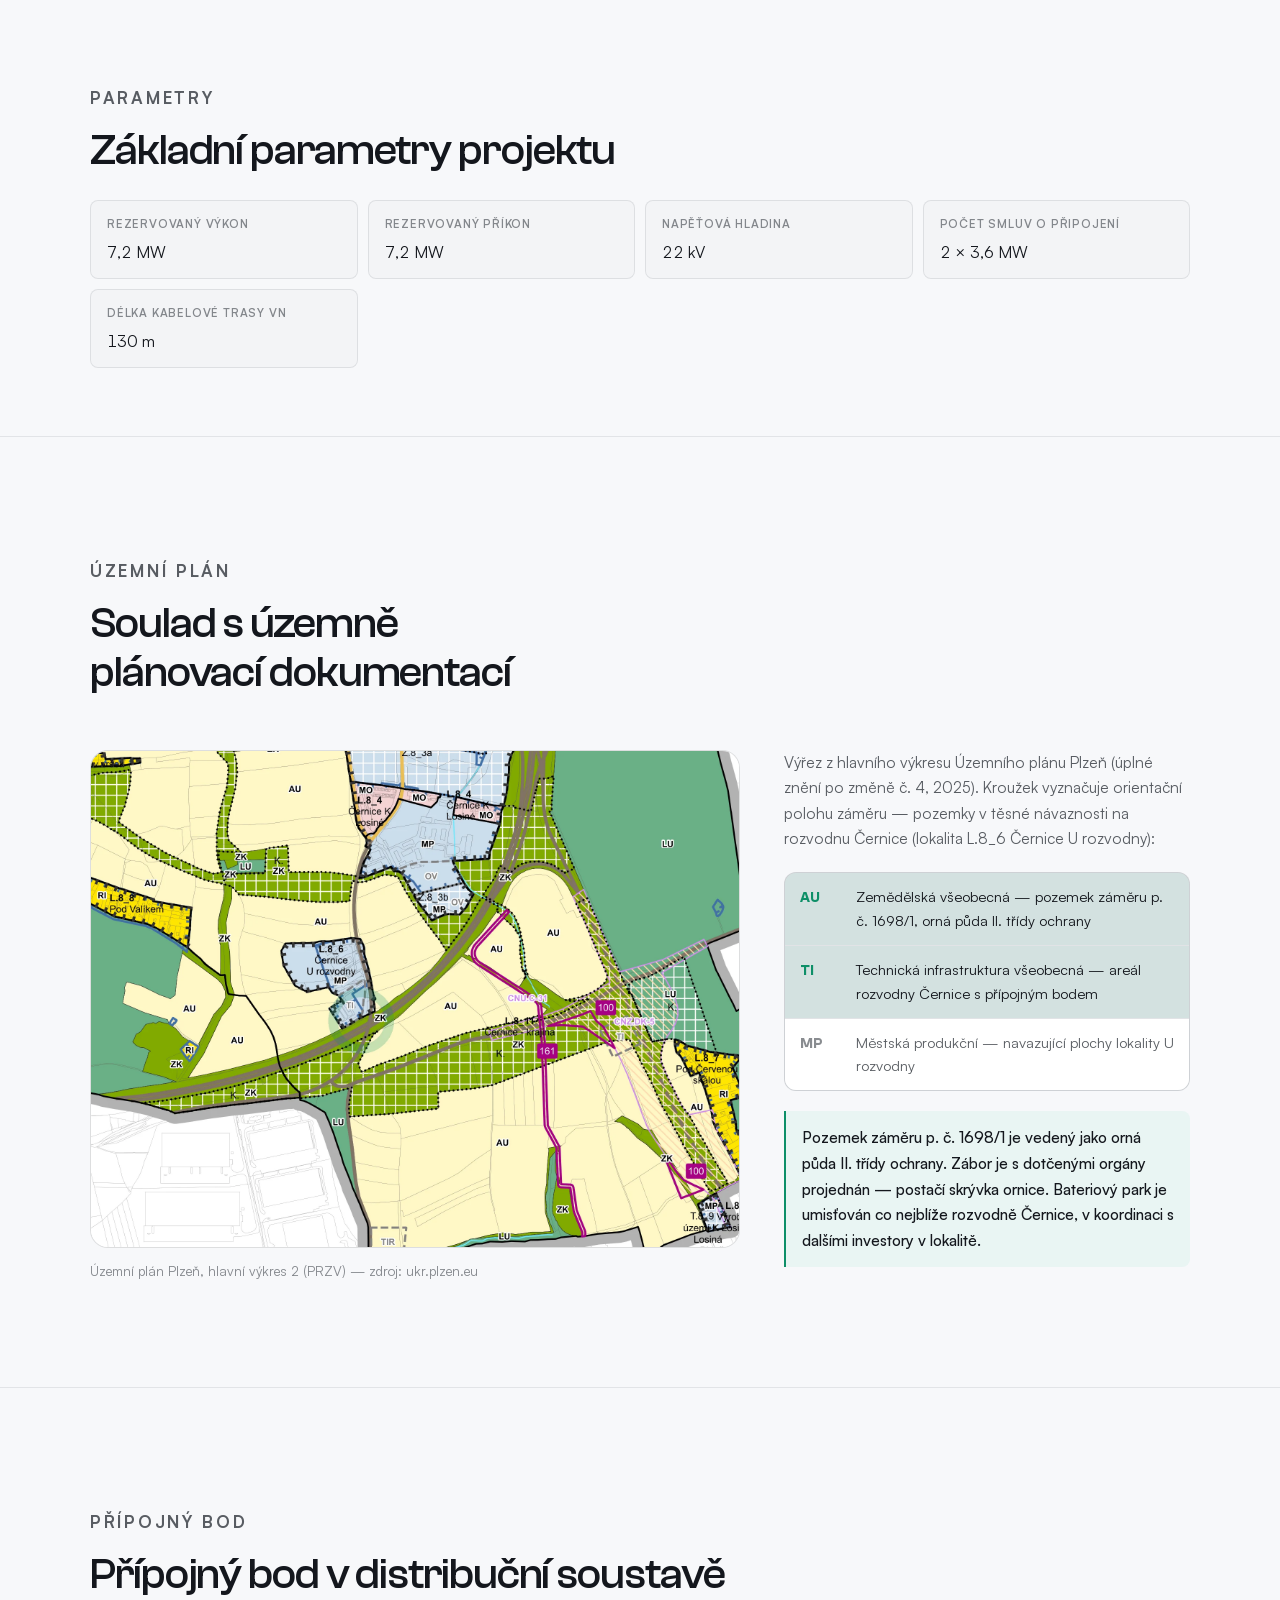
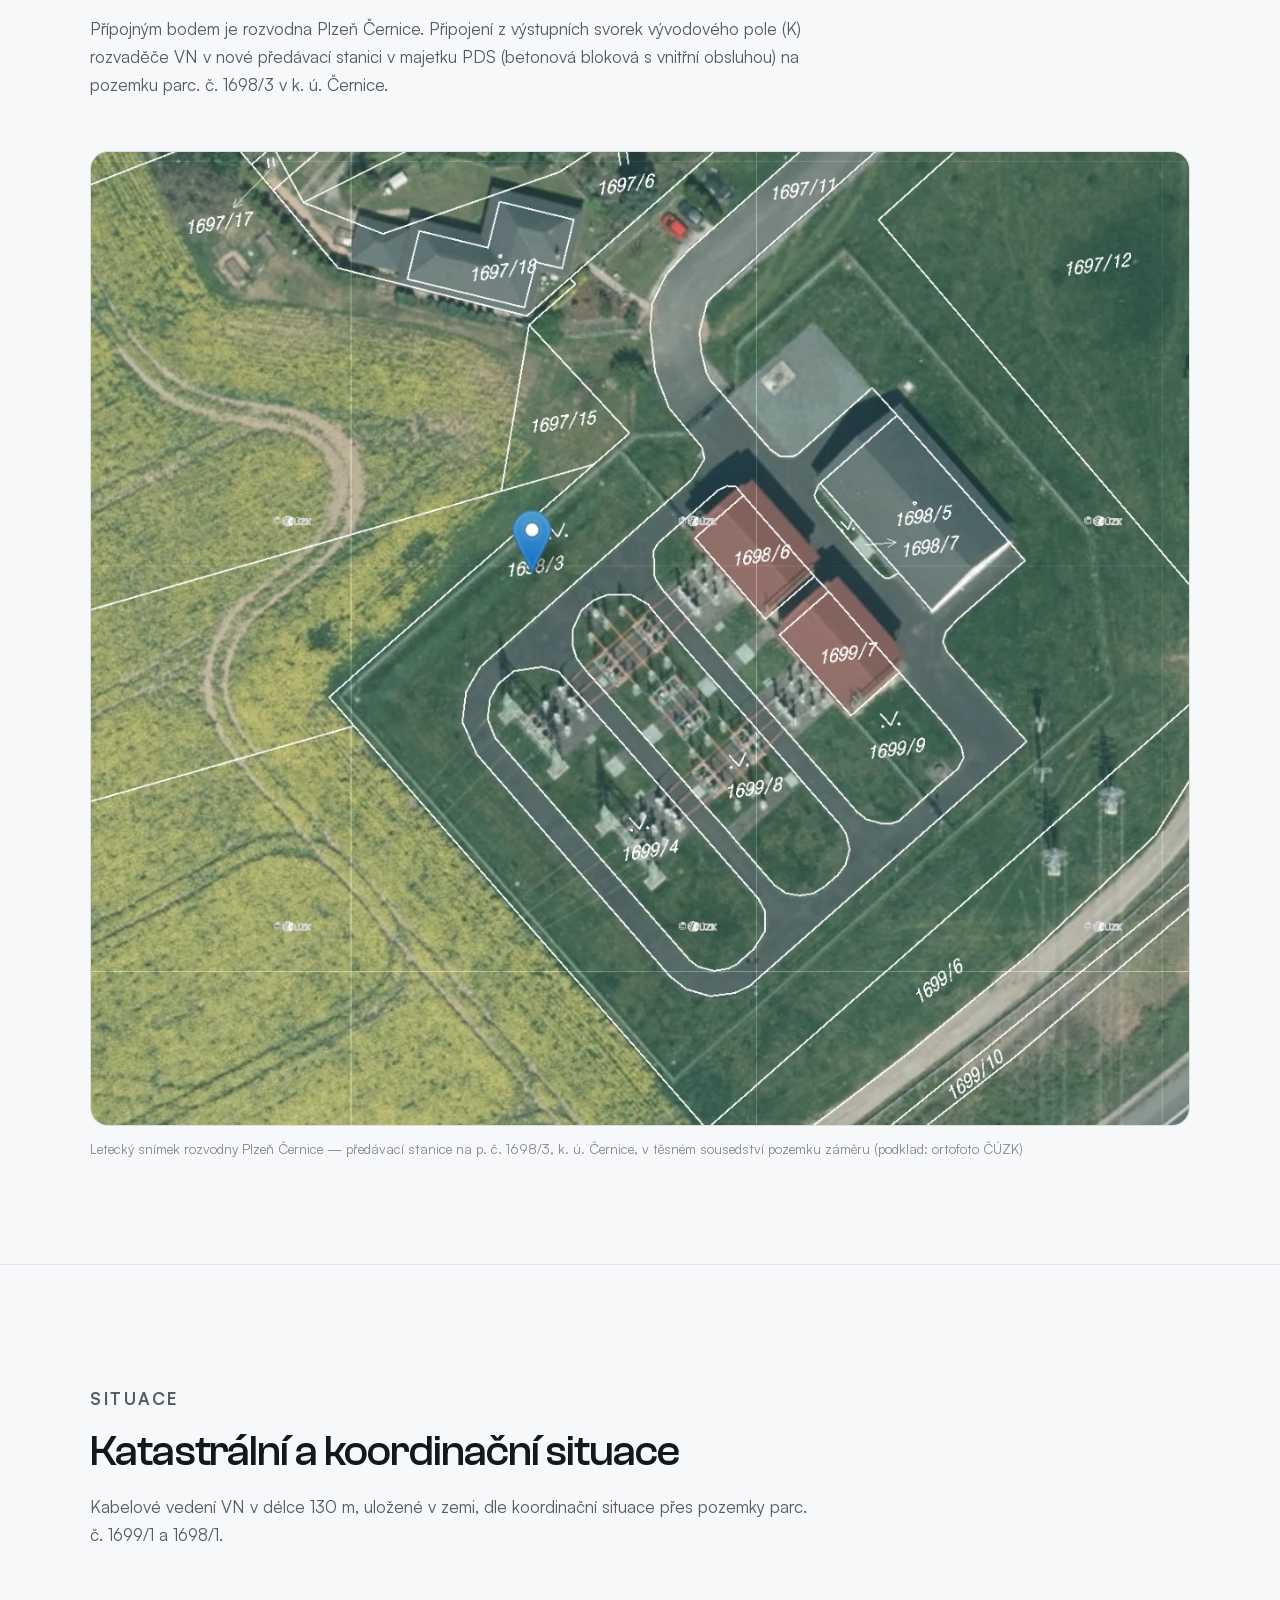
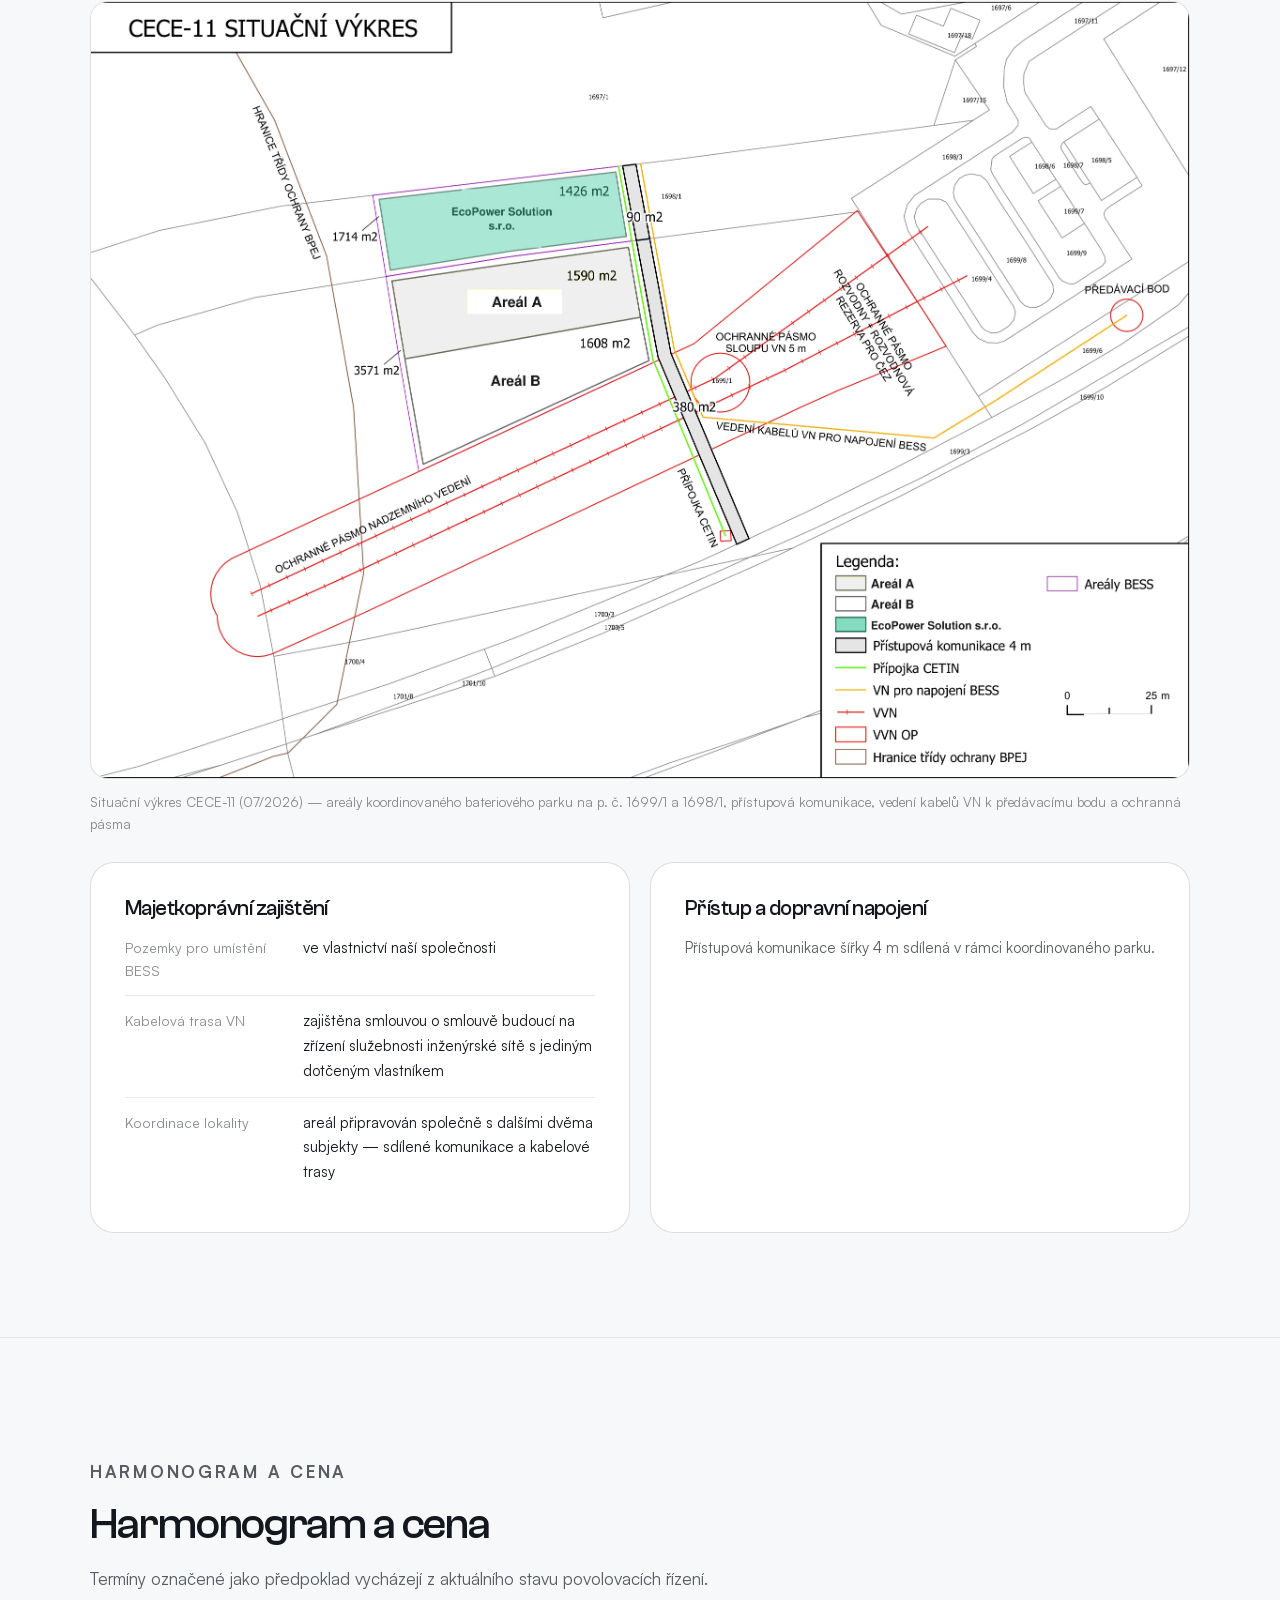
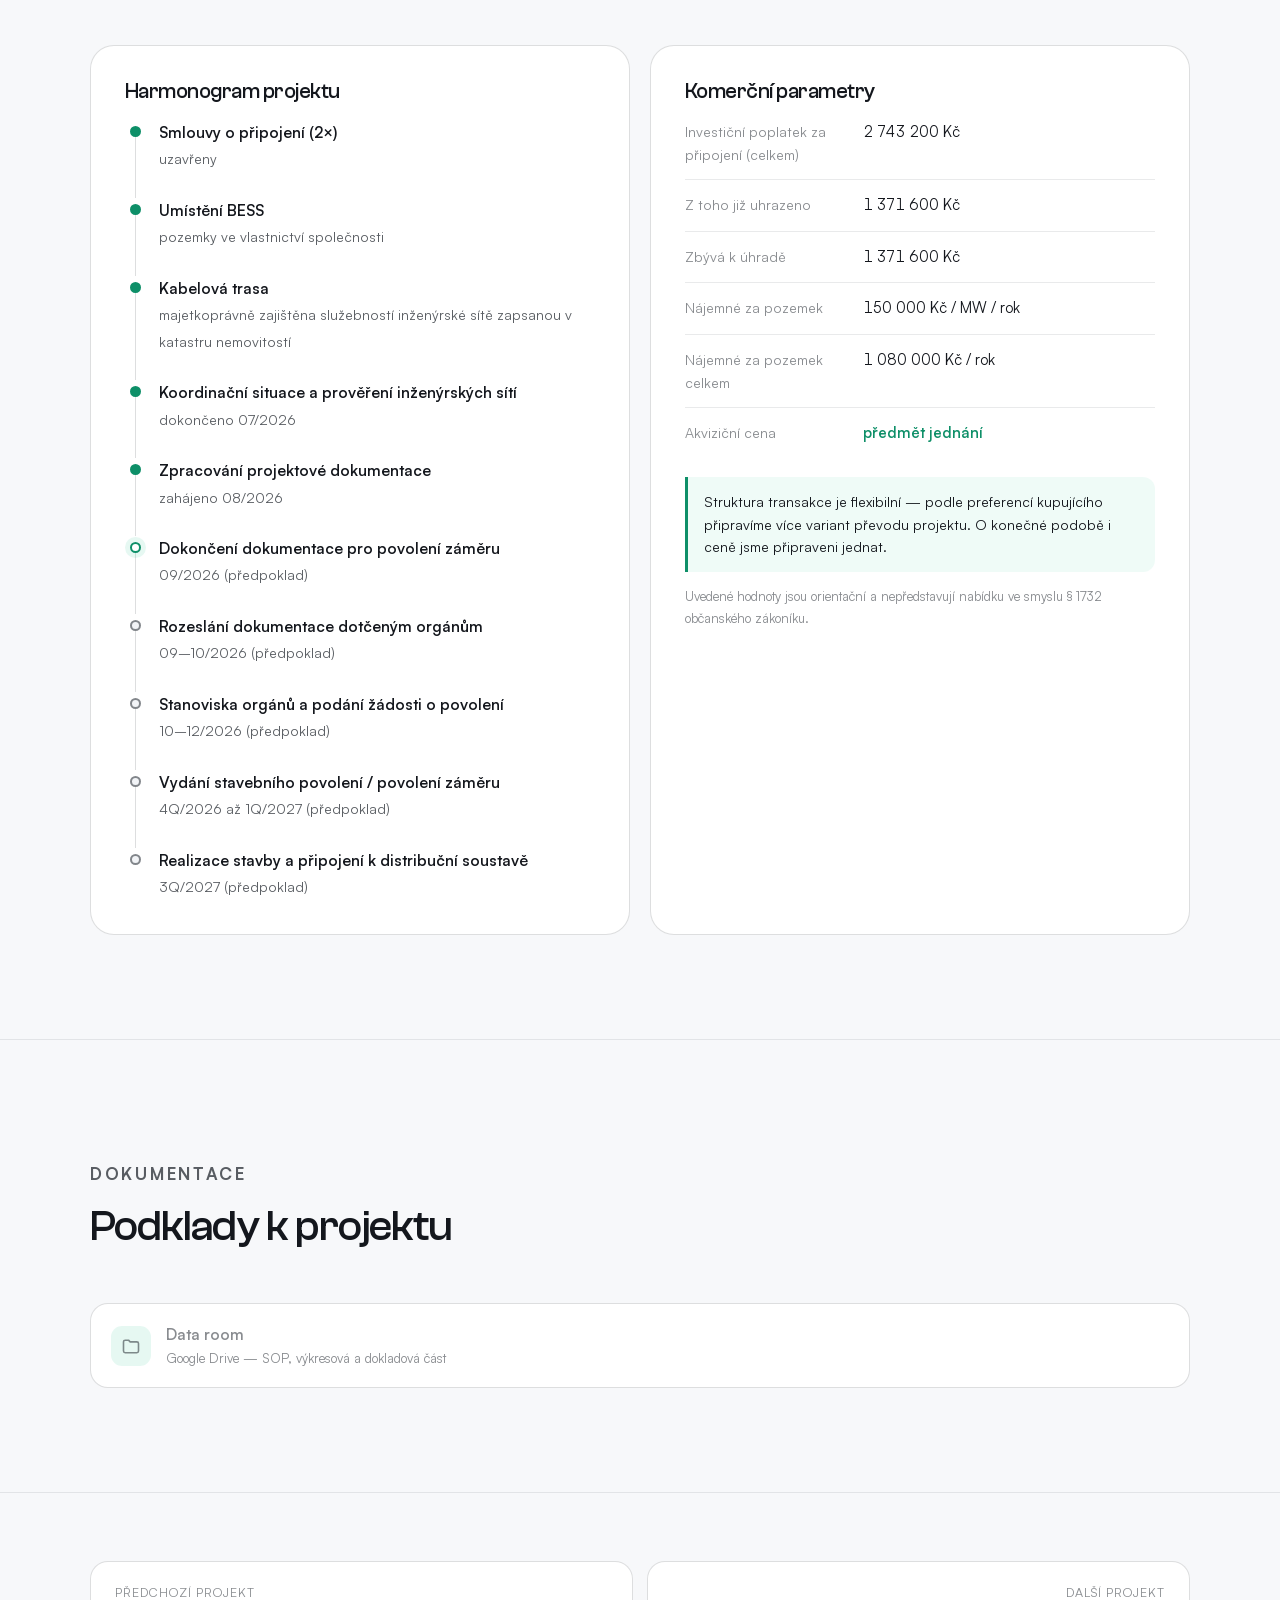
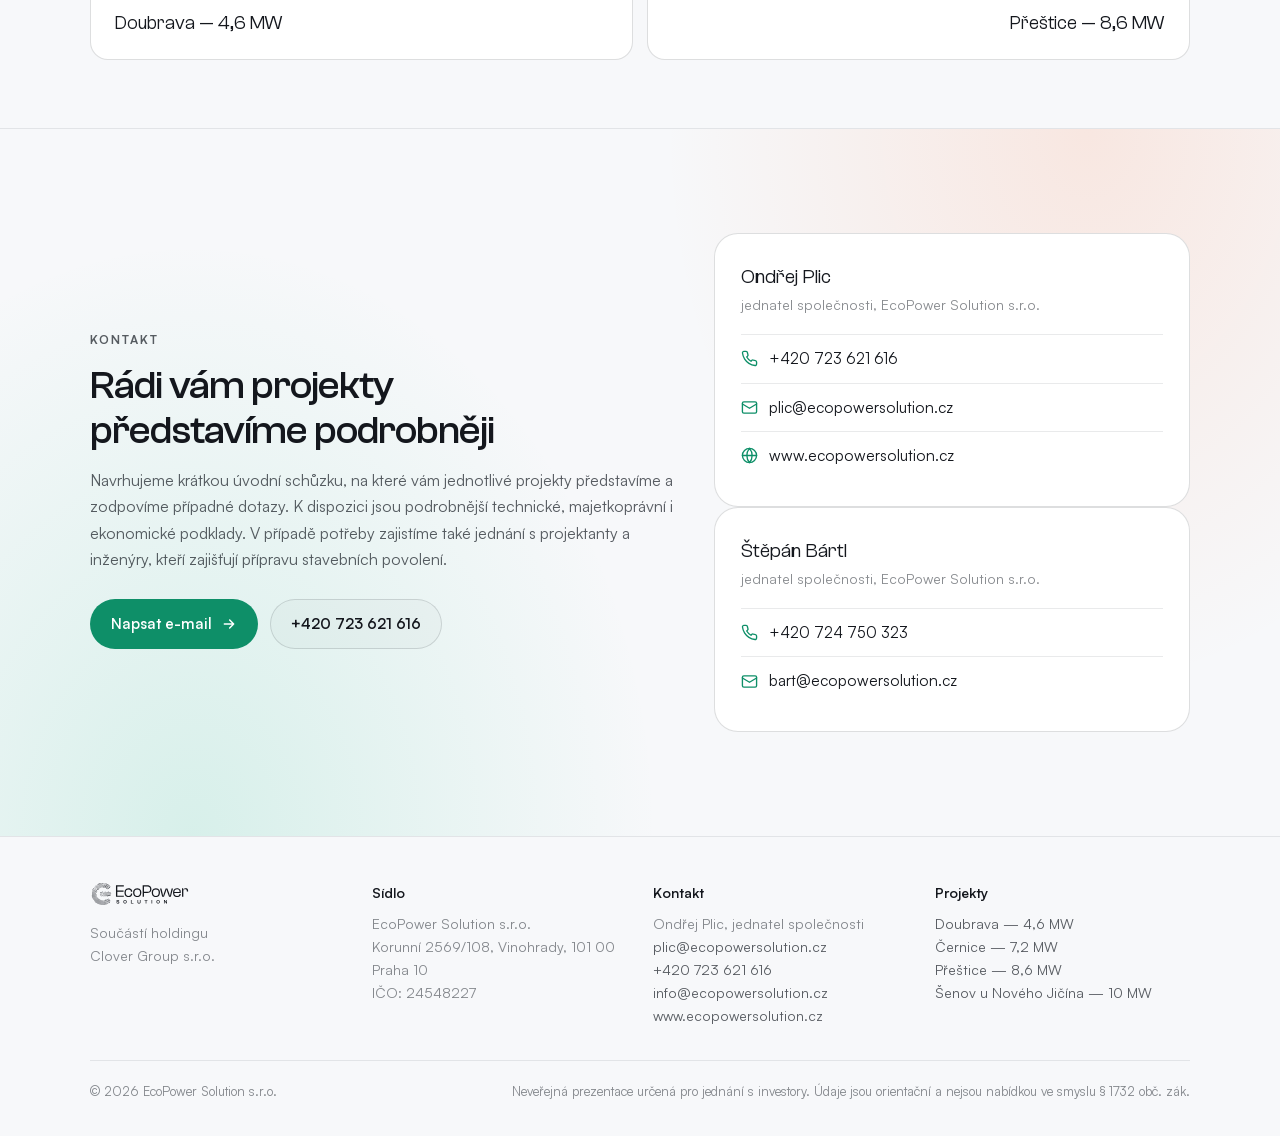
==== commit 14f67848: "Aktualizace prezentace RTB projektů" ====
--- a/cernice.html
+++ b/cernice.html
@@ -12,7 +12,7 @@
 <meta property="og:title" content="Černice — BESS 7,2 MW | EcoPower Solution">
 <meta property="og:description" content="Pozemky pro umístění BESS jsou ve vlastnictví naší společnosti.">
 <meta property="og:locale" content="cs_CZ">
-<link rel="stylesheet" href="assets/css/style.css?v=1d65d0cb">
+<link rel="stylesheet" href="assets/css/style.css?v=f7a3bf47">
 <link rel="icon" href="assets/img/favicon.svg" type="image/svg+xml">
 <link rel="icon" href="assets/img/favicon-32.png" sizes="32x32" type="image/png">
 <link rel="apple-touch-icon" href="assets/img/apple-touch-icon.png">
@@ -61,7 +61,6 @@
     </div>
     <dl class="stats">
       <div class="stat stat--accent"><dt>Rezervovaný výkon</dt><dd>7,2<small>MW</small></dd></div>
-      <div class="stat stat--accent"><dt>Akviziční cena</dt><dd>25 200 000 Kč<small>Kč</small></dd></div>
       <div class="stat"><dt>Kabelová trasa</dt><dd>130<small>m</small></dd></div>
       <div class="stat"><dt>Stavební povolení</dt><dd>4Q/2026 až 1Q/2027</dd></div>
     </dl>
@@ -180,7 +179,7 @@
       </div>
       <div class="panel">
         <h3>Komerční parametry</h3>
-        <dl class="dl"><div><dt>Investiční poplatek za připojení (celkem)</dt><dd>2 743 200 Kč</dd></div><div><dt>Z toho již uhrazeno</dt><dd>1 371 600 Kč</dd></div><div><dt>Zbývá k úhradě</dt><dd>1 371 600 Kč</dd></div><div><dt>Nájemné za pozemek</dt><dd>150 000 Kč / MW / rok</dd></div><div><dt>Nájemné za pozemek celkem</dt><dd>1 080 000 Kč / rok</dd></div><div class="is-price"><dt>Akviziční cena za 1 MW</dt><dd>3 500 000 Kč</dd></div><div class="is-price"><dt>Akviziční cena projektu</dt><dd>25 200 000 Kč</dd></div></dl>
+        <dl class="dl"><div><dt>Investiční poplatek za připojení (celkem)</dt><dd>2 743 200 Kč</dd></div><div><dt>Z toho již uhrazeno</dt><dd>1 371 600 Kč</dd></div><div><dt>Zbývá k úhradě</dt><dd>1 371 600 Kč</dd></div><div><dt>Nájemné za pozemek</dt><dd>150 000 Kč / MW / rok</dd></div><div><dt>Nájemné za pozemek celkem</dt><dd>1 080 000 Kč / rok</dd></div><div class="is-price"><dt>Akviziční cena</dt><dd>předmět jednání</dd></div></dl>
         <div class="price-note price-note--sm">Struktura transakce je flexibilní —
         podle preferencí kupujícího připravíme více variant převodu projektu.
         O konečné podobě i ceně jsme připraveni jednat.</div>
@@ -190,6 +189,7 @@
     </div>
   </div>
 </section>
+
 
 <section class="section">
   <div class="wrap">
--- a/assets/css/style.css
+++ b/assets/css/style.css
@@ -640,7 +640,11 @@
 
 .table-scroll { overflow-x: auto; border: 1px solid var(--line); border-radius: var(--r-lg); }
 table.data { width: 100%; border-collapse: collapse; font-size: 14px; min-width: 880px; }
-table.data th, table.data td { padding: 13px 14px; text-align: left; border-bottom: 1px solid var(--line-soft); white-space: nowrap; }
+/* Úzké tabulky (Rok / Provozní zisk) nesmí dědit min-width určený pro
+   sedmisloupcové srovnání — na mobilu by se roztáhly a hodnoty zůstaly mimo obraz. */
+table.data.data--slim { min-width: 0; }
+table.data th, table.data td { padding: 13px 14px; text-align: center; border-bottom: 1px solid var(--line-soft); white-space: nowrap; }
+table.data th:first-child, table.data td:first-child { text-align: left; }
 table.data thead th {
   background: var(--surface-2);
   font-family: var(--font-body);
@@ -652,7 +656,7 @@
 }
 table.data tbody tr:last-child td { border-bottom: 0; }
 table.data tbody tr:hover td { background: rgba(var(--fg-rgb), 0.02); }
-table.data td.num, table.data th.num { text-align: right; font-variant-numeric: tabular-nums; }
+table.data td.num, table.data th.num { text-align: center; font-variant-numeric: tabular-nums; }
 table.data tr.is-total td { background: var(--surface-2); font-weight: 700; border-top: 1px solid var(--line); }
 table.data a { color: var(--primary); text-decoration: none; }
 table.data a:hover { text-decoration: underline; }
@@ -1425,5 +1429,65 @@
   }
 }
 
-/* dvě kontaktní karty pod sebou v CTA */
-.contact-stack { display: grid; gap: 16px; align-content: start; }
+
+/* ── Kalkulátor provozní ekonomiky ──────────────────────────────────────── */
+.kalk-grid { display: grid; grid-template-columns: 1fr 1fr; gap: 12px 14px; }
+.kalk-grid label {
+  display: flex; flex-direction: column; gap: 5px;
+  font-size: 13px; color: var(--muted); line-height: 1.35;
+}
+.kalk-grid label span { font-size: 11.5px; color: var(--muted-2); }
+.kalk-grid input {
+  font: inherit; font-size: 15px; color: var(--text);
+  background: var(--bg); border: 1px solid var(--line);
+  border-radius: var(--r-sm); padding: 9px 11px; width: 100%;
+  -moz-appearance: textfield;
+}
+.kalk-grid input:focus { outline: none; border-color: var(--accent); }
+.kalk-grid input::-webkit-outer-spin-button,
+.kalk-grid input::-webkit-inner-spin-button { -webkit-appearance: none; margin: 0; }
+.kalk-skupina {
+  grid-column: 1 / -1;
+  margin: 10px 0 -2px;
+  font-size: 11.5px;
+  font-weight: 600;
+  letter-spacing: .08em;
+  text-transform: uppercase;
+  color: var(--muted-2);
+}
+.kalk-grid .kalk-skupina:first-child { margin-top: 0; }
+.kalk-pozn {
+  margin: 12px 0 0;
+  font-size: 12.5px;
+  line-height: 1.5;
+  color: var(--muted-2);
+}
+/* Prostý seznam v úvodu samostatné kalkulačky — bez dlaždic jako .deliv. */
+.deliv-plain {
+  margin: 10px 0 18px;
+  padding-left: 20px;
+  max-width: 68ch;
+  color: var(--muted);
+  line-height: 1.65;
+}
+.deliv-plain li { margin-bottom: 7px; }
+.deliv-plain li strong { color: var(--text); }
+.kalk-pozn--varovani { color: var(--warn, #d97706); }
+.kalk-reset {
+  margin-top: 16px; font: inherit; font-size: 13px; color: var(--muted);
+  background: none; border: 1px solid var(--line); border-radius: var(--r-sm);
+  padding: 8px 14px; cursor: pointer;
+}
+.kalk-reset:hover { color: var(--text); border-color: var(--line-strong, var(--line)); }
+.kalk-out { display: flex; flex-direction: column; gap: 2px; }
+.kalk-out > div {
+  display: flex; justify-content: space-between; align-items: baseline; gap: 16px;
+  padding: 11px 0; border-bottom: 1px solid var(--line-soft);
+}
+.kalk-out > div:last-child { border-bottom: 0; }
+.kalk-out .kalk-lbl { font-size: 14px; color: var(--muted); }
+.kalk-out strong { font-size: 17px; font-weight: 600; white-space: nowrap; }
+.kalk-out > div:last-child strong { color: var(--accent); }
+@media (max-width: 720px) {
+  .kalk-grid { grid-template-columns: 1fr; }
+}
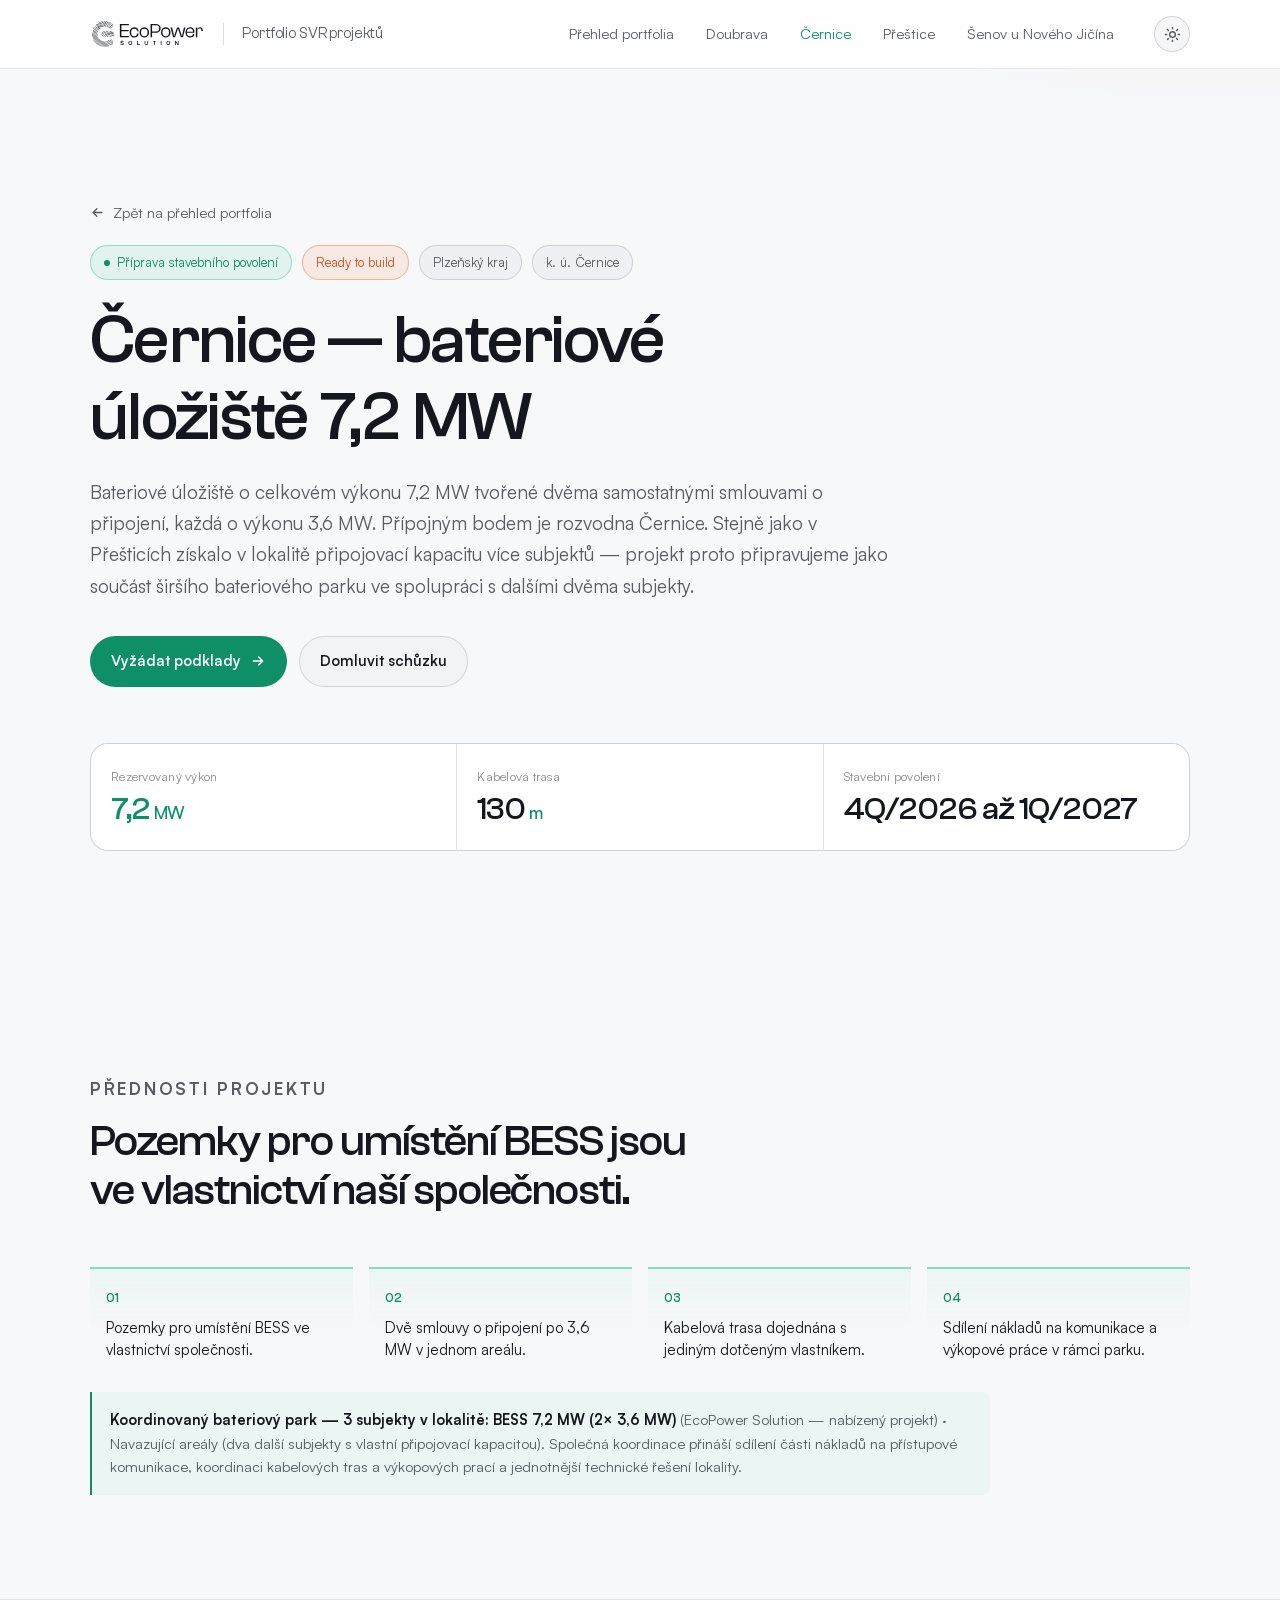
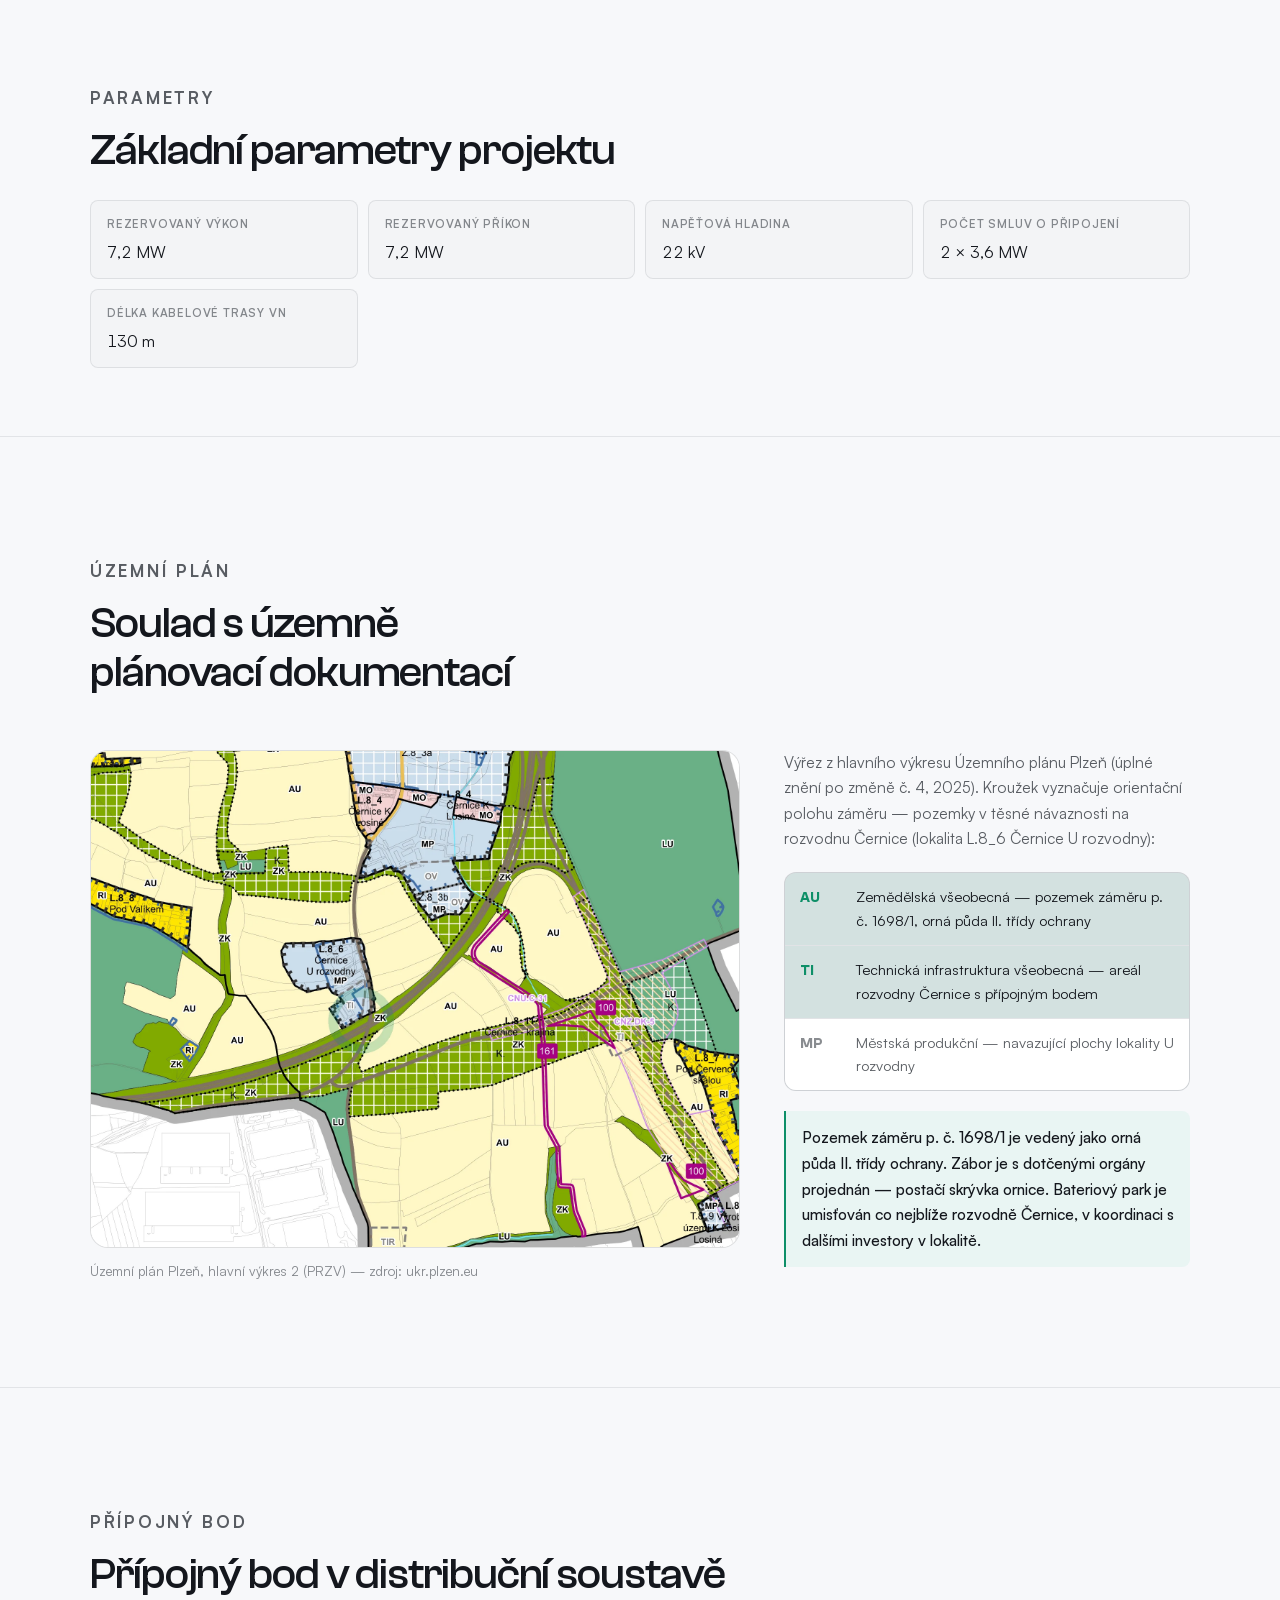
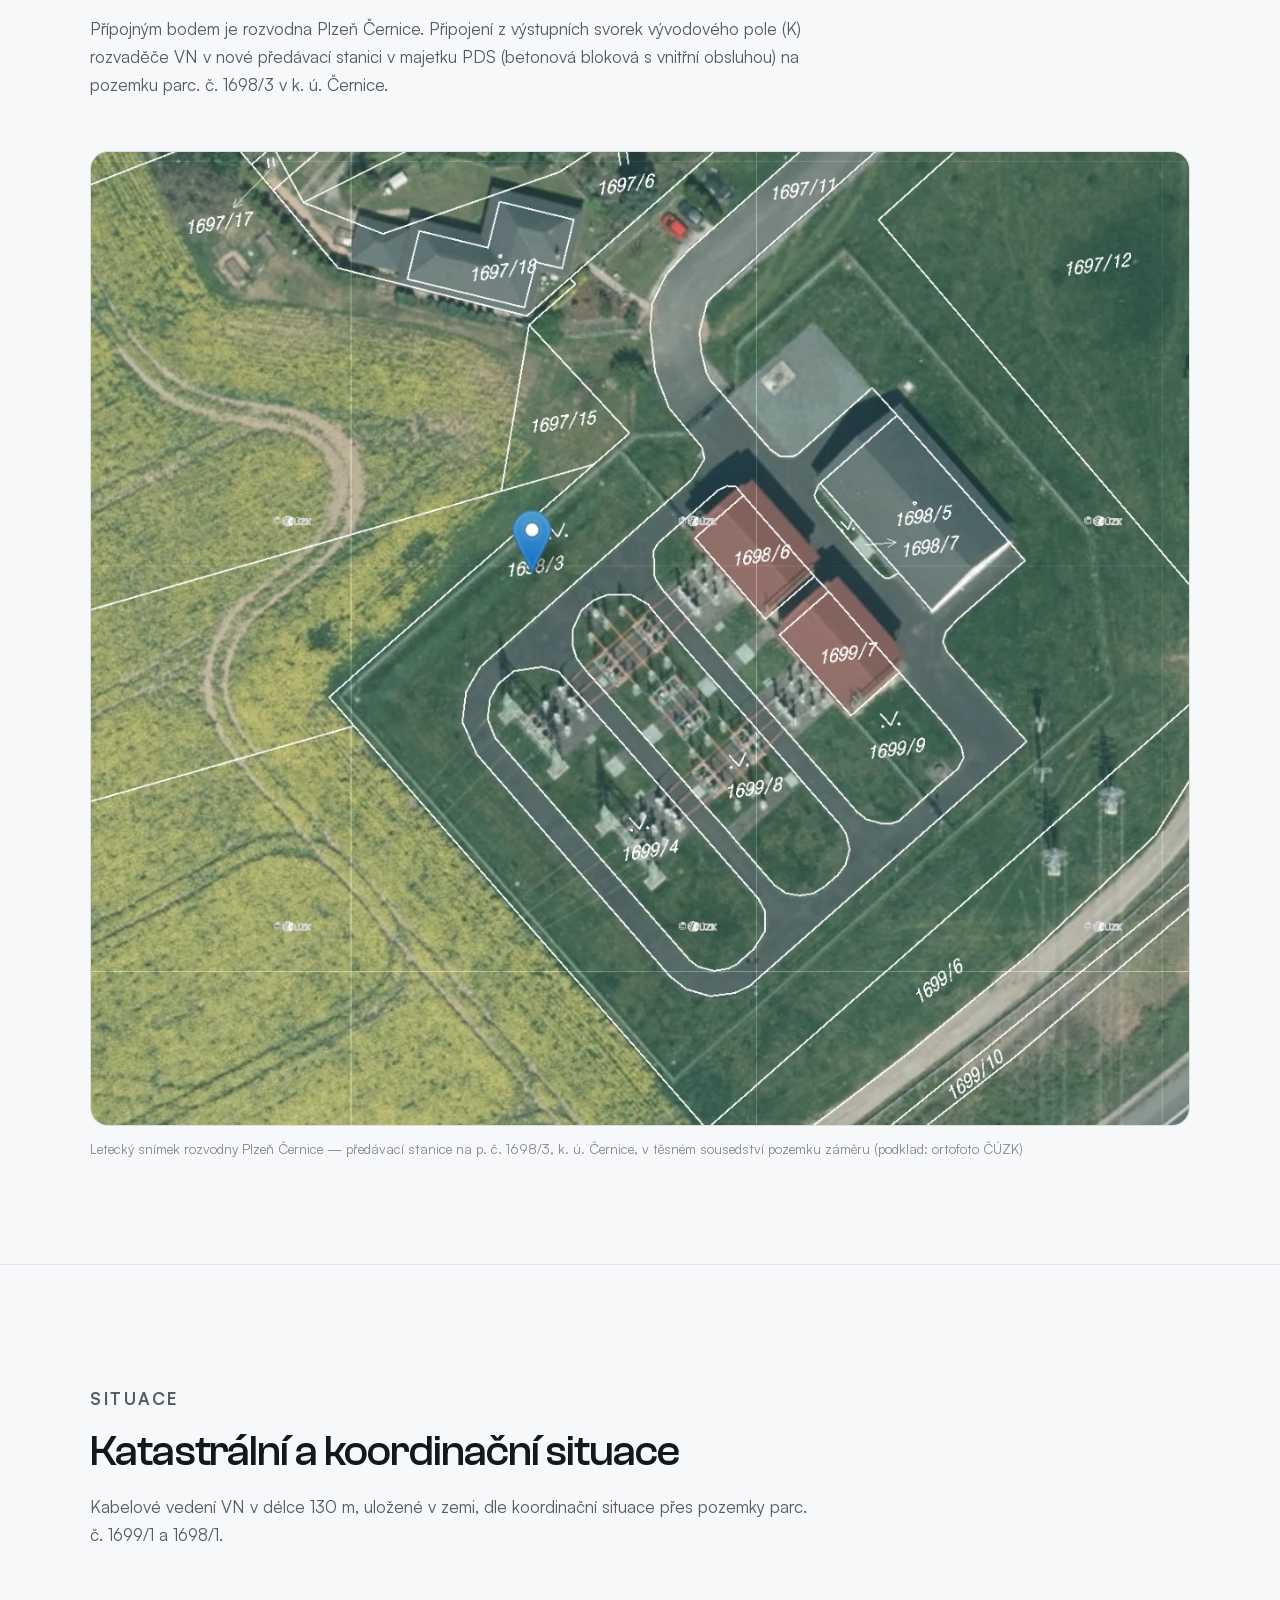
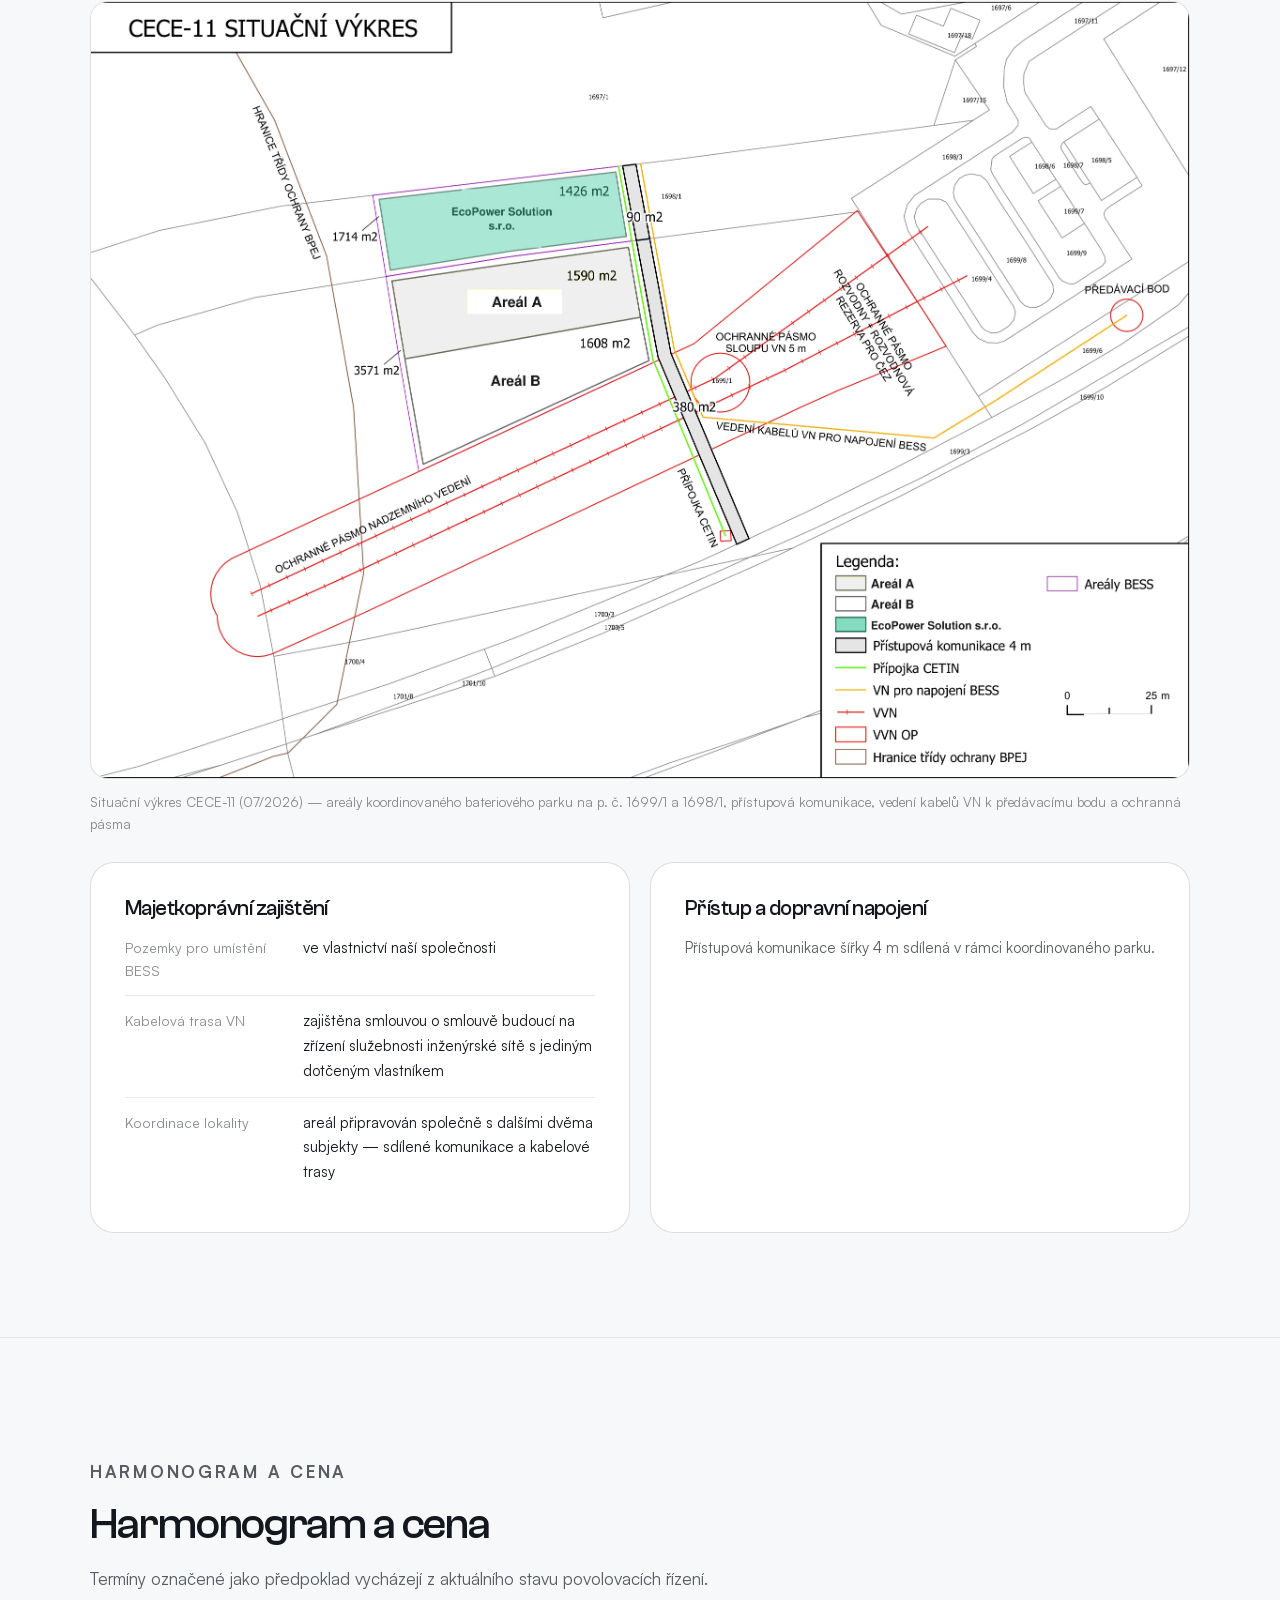
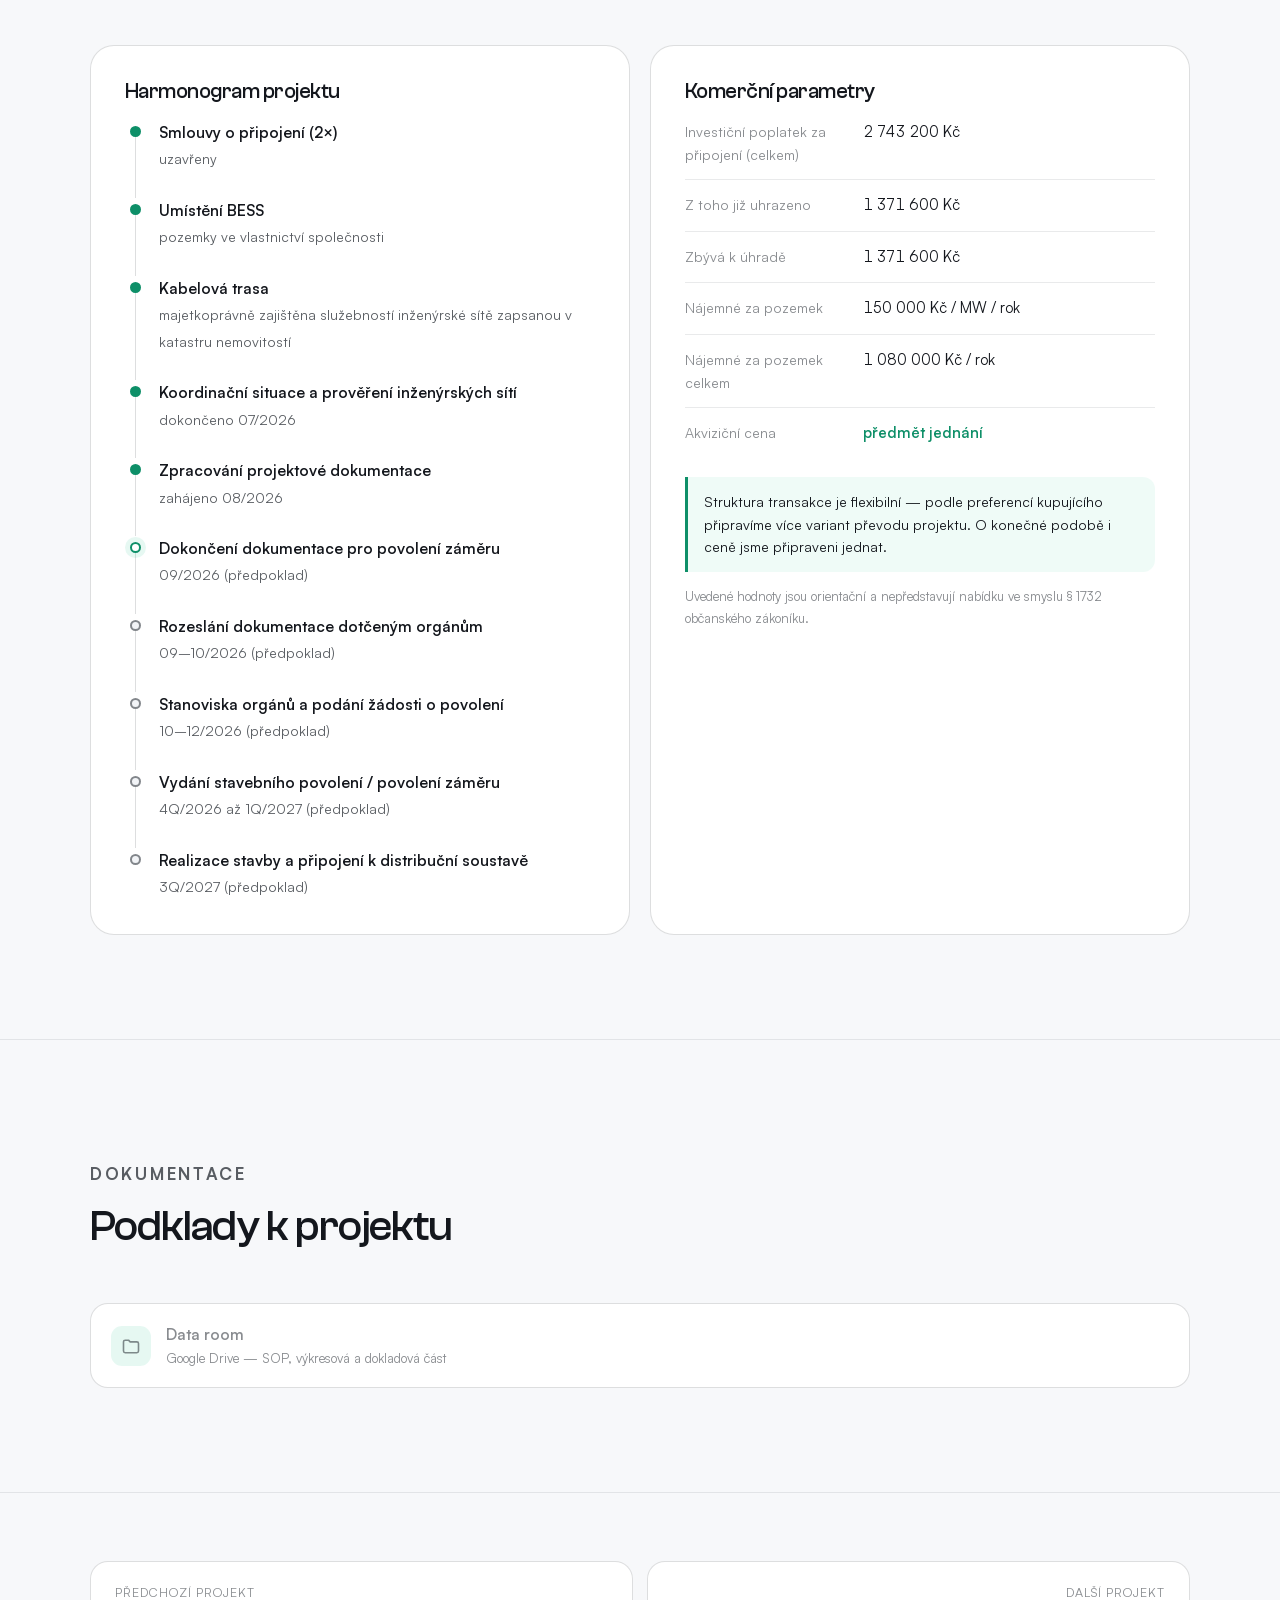
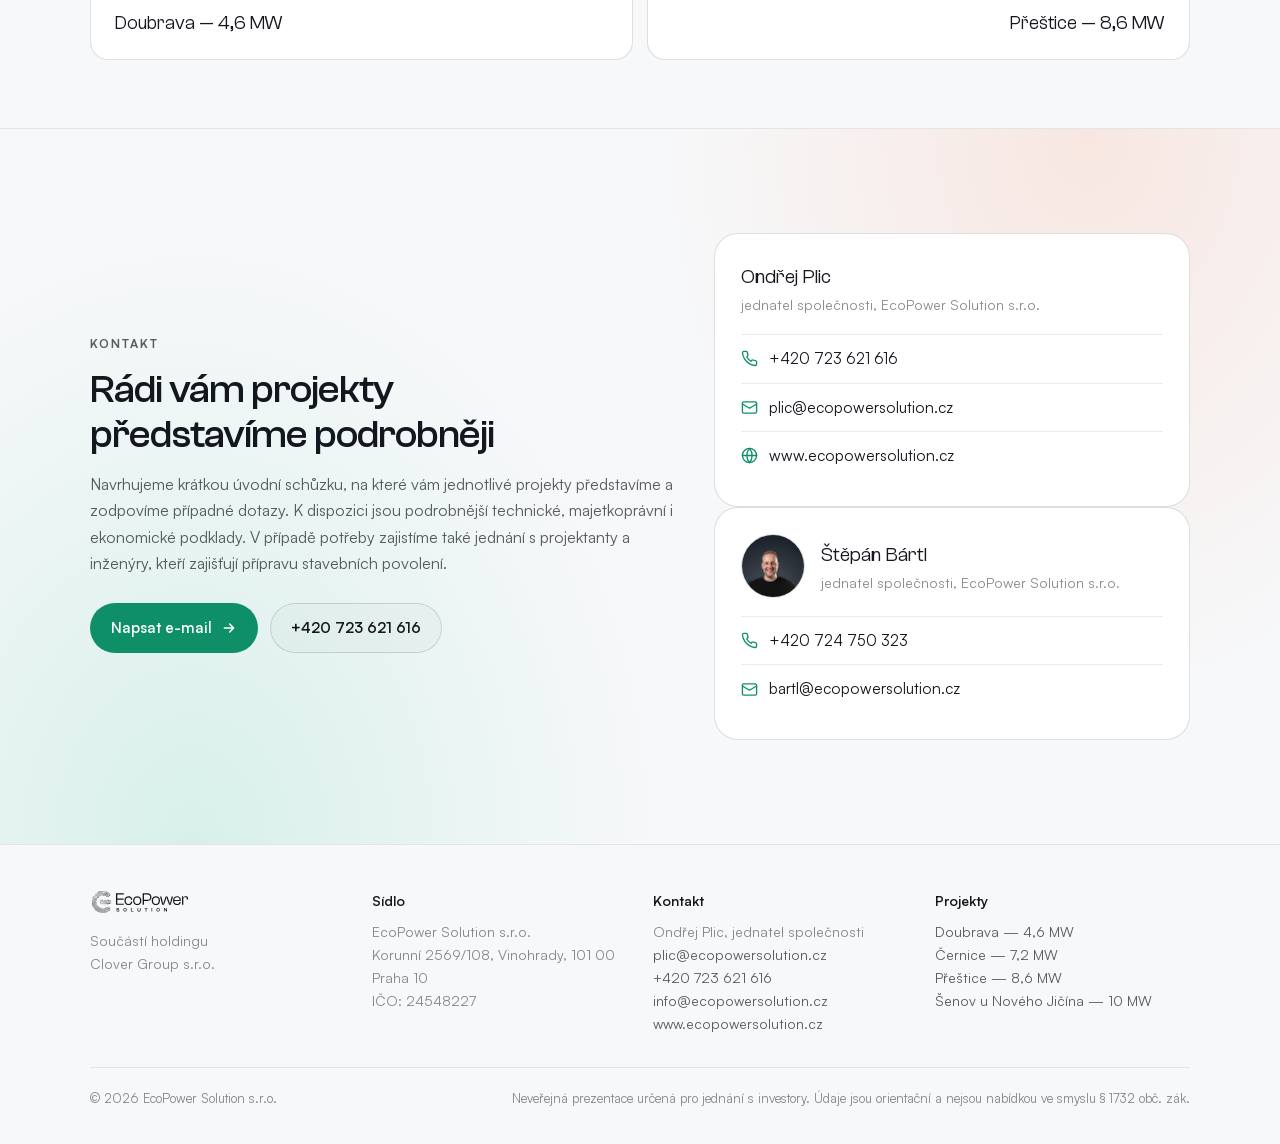
==== commit 10e0d4b8: "Aktualizace prezentace RTB projektů" ====
--- a/cernice.html
+++ b/cernice.html
@@ -12,7 +12,7 @@
 <meta property="og:title" content="Černice — BESS 7,2 MW | EcoPower Solution">
 <meta property="og:description" content="Pozemky pro umístění BESS jsou ve vlastnictví naší společnosti.">
 <meta property="og:locale" content="cs_CZ">
-<link rel="stylesheet" href="assets/css/style.css?v=f7a3bf47">
+<link rel="stylesheet" href="assets/css/style.css?v=8dd5adc5">
 <link rel="icon" href="assets/img/favicon.svg" type="image/svg+xml">
 <link rel="icon" href="assets/img/favicon-32.png" sizes="32x32" type="image/png">
 <link rel="apple-touch-icon" href="assets/img/apple-touch-icon.png">
@@ -246,10 +246,16 @@
         <a class="line" href="https://www.ecopowersolution.cz" target="_blank" rel="noopener"><svg viewBox="0 0 24 24" fill="none" stroke="currentColor" stroke-width="1.9" stroke-linecap="round" stroke-linejoin="round"><circle cx="12" cy="12" r="10"/><path d="M2 12h20M12 2a15.3 15.3 0 0 1 0 20 15.3 15.3 0 0 1 0-20"/></svg>www.ecopowersolution.cz</a>
       </div>
       <div class="contact-card">
-        <div class="who">Štěpán Bártl</div>
-        <div class="role">jednatel společnosti, EcoPower Solution s.r.o.</div>
+        <div class="who-row">
+          <img class="who-photo" src="assets/img/stepan-bartl-portret.webp"
+               alt="Štěpán Bártl" width="256" height="256" loading="lazy" decoding="async">
+          <div>
+            <div class="who">Štěpán Bártl</div>
+            <div class="role">jednatel společnosti, EcoPower Solution s.r.o.</div>
+          </div>
+        </div>
         <a class="line" href="tel:+420724750323"><svg viewBox="0 0 24 24" fill="none" stroke="currentColor" stroke-width="1.9" stroke-linecap="round" stroke-linejoin="round"><path d="M22 16.9v3a2 2 0 0 1-2.2 2 19.8 19.8 0 0 1-8.6-3.1 19.5 19.5 0 0 1-6-6A19.8 19.8 0 0 1 2.1 4.2 2 2 0 0 1 4.1 2h3a2 2 0 0 1 2 1.7c.1 1 .4 1.9.7 2.8a2 2 0 0 1-.5 2.1L8.1 9.9a16 16 0 0 0 6 6l1.3-1.3a2 2 0 0 1 2.1-.4c.9.3 1.8.6 2.8.7a2 2 0 0 1 1.7 2z"/></svg>+420 724 750 323</a>
-        <a class="line" href="mailto:bart@ecopowersolution.cz"><svg viewBox="0 0 24 24" fill="none" stroke="currentColor" stroke-width="1.9" stroke-linecap="round" stroke-linejoin="round"><rect x="2" y="4" width="20" height="16" rx="2"/><path d="m2 7 10 6 10-6"/></svg>bart@ecopowersolution.cz</a>
+        <a class="line" href="mailto:bartl@ecopowersolution.cz"><svg viewBox="0 0 24 24" fill="none" stroke="currentColor" stroke-width="1.9" stroke-linecap="round" stroke-linejoin="round"><rect x="2" y="4" width="20" height="16" rx="2"/><path d="m2 7 10 6 10-6"/></svg>bartl@ecopowersolution.cz</a>
       </div>
       </div>
     </div>
--- a/assets/css/style.css
+++ b/assets/css/style.css
@@ -951,6 +951,14 @@
 .contact-card { background: var(--surface); border: 1px solid var(--line); border-radius: var(--r-xl); padding: 26px; }
 .contact-card .who { font-family: var(--font-heading); font-size: 20px; }
 .contact-card .role { color: var(--muted-2); font-size: 14px; margin-bottom: 18px; }
+/* Portrét u kontaktu — ať za projektem stojí viditelně konkrétní člověk. */
+.contact-card .who-row { display: flex; align-items: center; gap: 16px; margin-bottom: 18px; }
+.contact-card .who-photo {
+  width: 64px; height: 64px; flex-shrink: 0;
+  border-radius: 50%; object-fit: cover;
+  border: 1px solid var(--line);
+}
+.contact-card .who-row .role { margin-bottom: 0; }
 .contact-card a.line {
   display: flex; align-items: center; gap: 11px;
   padding: 11px 0; border-top: 1px solid var(--line-soft);
